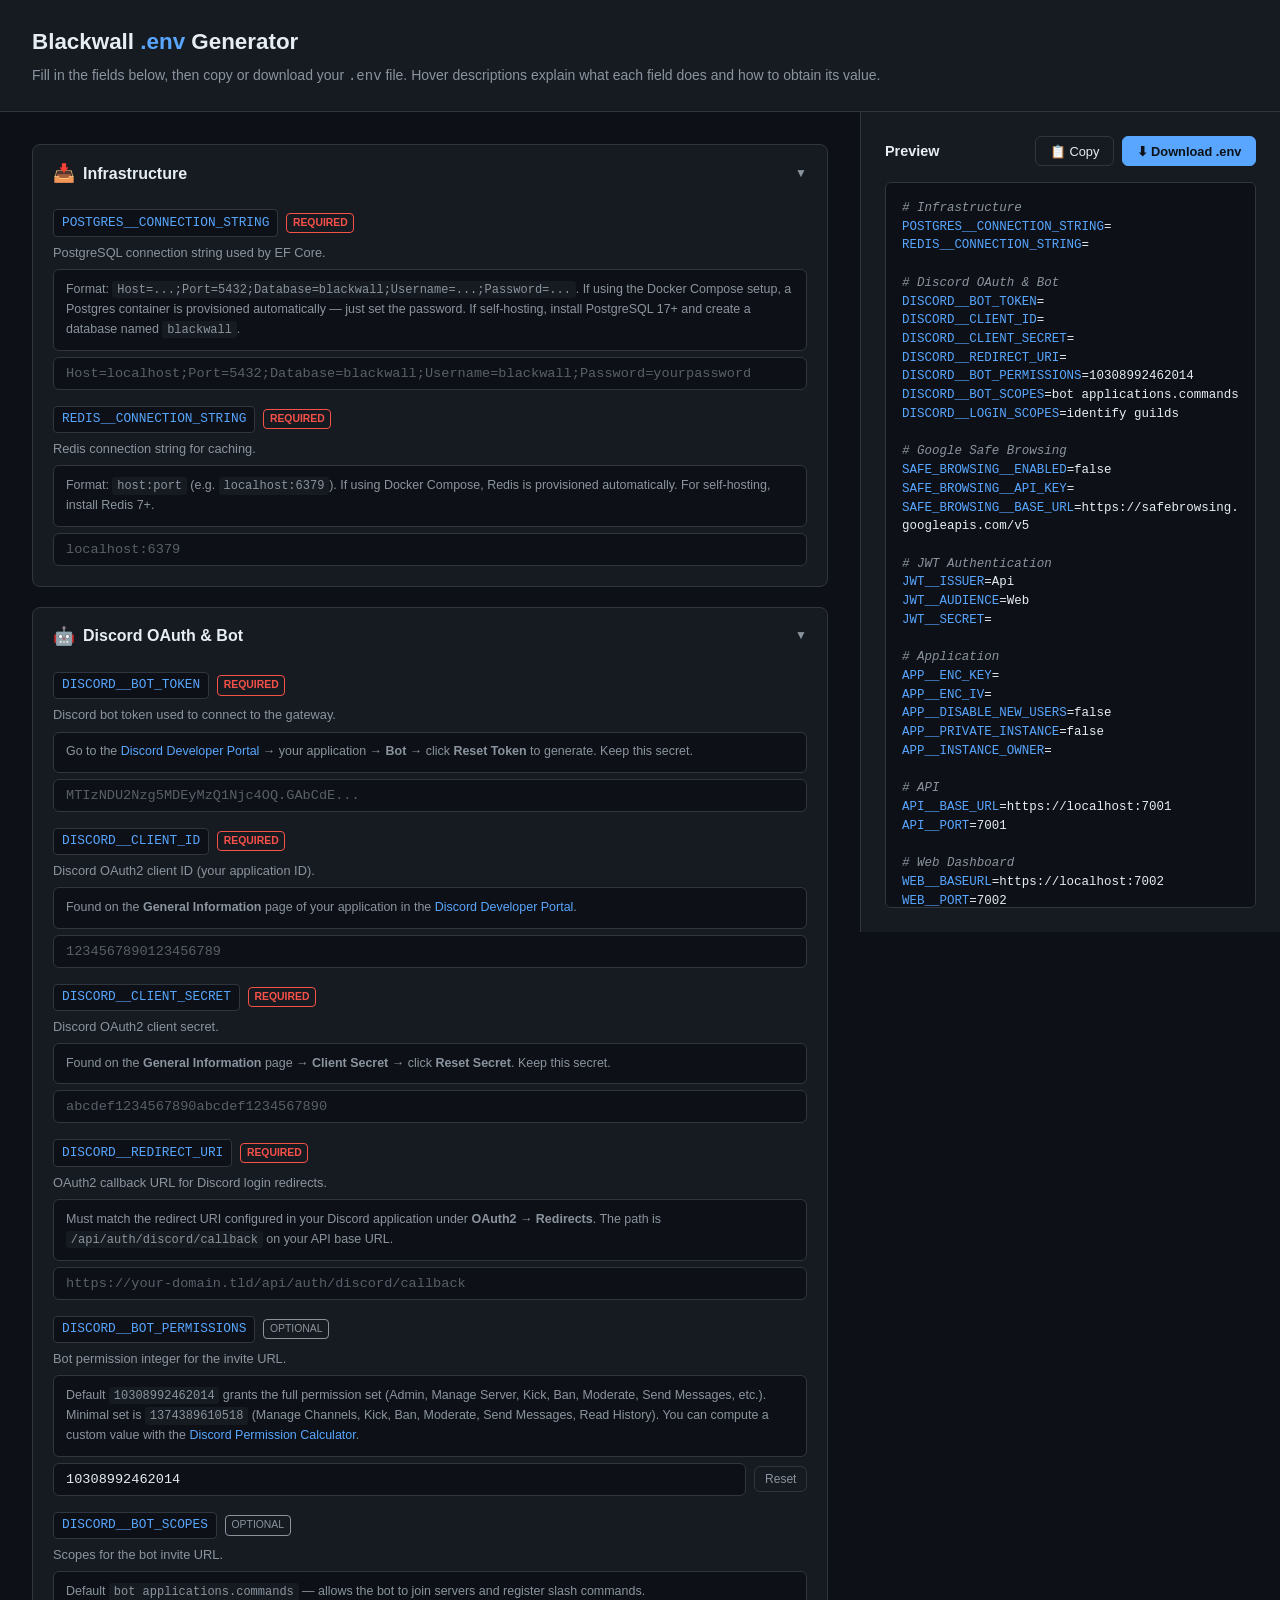
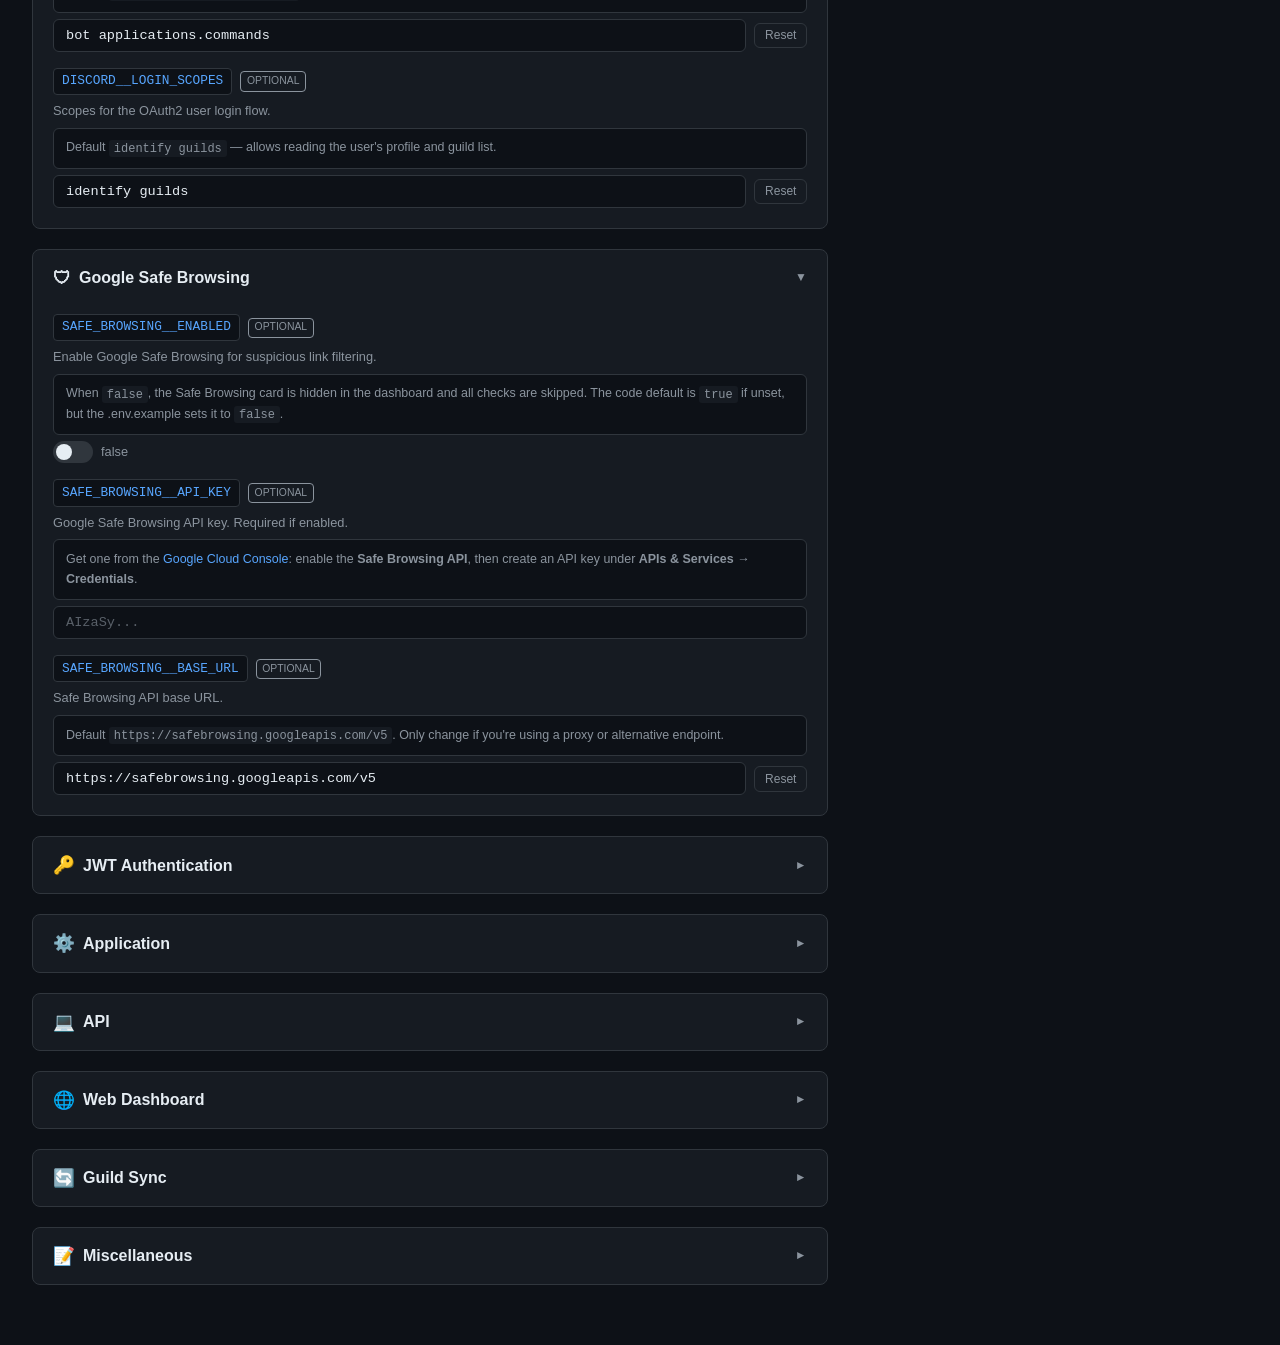
==== docs/env-generator.html @ e7db5ab3 "Full wiki" ====
<!DOCTYPE html>
<html lang="en">
<head>
<meta charset="UTF-8">
<meta name="viewport" content="width=device-width, initial-scale=1.0">
<title>Blackwall &mdash; .env Generator</title>
<style>
  :root {
    --bg: #0d1117;
    --surface: #161b22;
    --surface-hover: #1c2128;
    --border: #30363d;
    --text: #e6edf3;
    --text-muted: #8b949e;
    --accent: #58a6ff;
    --accent-hover: #79c0ff;
    --success: #3fb950;
    --warning: #d29922;
    --danger: #f85149;
    --required: #f85149;
    --radius: 8px;
  }
  * { box-sizing: border-box; margin: 0; padding: 0; }
  body {
    font-family: -apple-system, BlinkMacSystemFont, 'Segoe UI', Helvetica, Arial, sans-serif;
    background: var(--bg);
    color: var(--text);
    line-height: 1.6;
    padding: 0;
  }
  header {
    background: var(--surface);
    border-bottom: 1px solid var(--border);
    padding: 1.5rem 2rem;
    position: sticky;
    top: 0;
    z-index: 100;
  }
  header h1 { font-size: 1.4rem; font-weight: 600; }
  header h1 span { color: var(--accent); }
  header p { color: var(--text-muted); font-size: 0.875rem; margin-top: 0.25rem; }
  .container {
    display: grid;
    grid-template-columns: 1fr 420px;
    gap: 0;
    max-width: 1600px;
    margin: 0 auto;
    min-height: calc(100vh - 80px);
  }
  .form-panel {
    padding: 2rem;
    overflow-y: auto;
  }
  .preview-panel {
    background: var(--surface);
    border-left: 1px solid var(--border);
    padding: 1.5rem;
    position: sticky;
    top: 80px;
    height: calc(100vh - 80px);
    overflow-y: auto;
    display: flex;
    flex-direction: column;
  }
  .section {
    background: var(--surface);
    border: 1px solid var(--border);
    border-radius: var(--radius);
    margin-bottom: 1.25rem;
    overflow: hidden;
  }
  .section-header {
    padding: 0.875rem 1.25rem;
    cursor: pointer;
    display: flex;
    align-items: center;
    justify-content: space-between;
    user-select: none;
    transition: background 0.15s;
  }
  .section-header:hover { background: var(--surface-hover); }
  .section-header h2 {
    font-size: 1rem;
    font-weight: 600;
    display: flex;
    align-items: center;
    gap: 0.5rem;
  }
  .section-header .icon { font-size: 1.1rem; }
  .section-header .chevron {
    color: var(--text-muted);
    transition: transform 0.2s;
    font-size: 0.75rem;
  }
  .section.collapsed .chevron { transform: rotate(-90deg); }
  .section-body {
    padding: 0.5rem 1.25rem 1.25rem;
    display: flex;
    flex-direction: column;
    gap: 1rem;
  }
  .section.collapsed .section-body { display: none; }
  .field {
    display: flex;
    flex-direction: column;
    gap: 0.375rem;
  }
  .field-label {
    display: flex;
    align-items: center;
    gap: 0.5rem;
    flex-wrap: wrap;
  }
  .field-label code {
    font-family: 'SF Mono', 'Fira Code', 'Consolas', monospace;
    font-size: 0.8rem;
    background: var(--bg);
    padding: 0.15rem 0.5rem;
    border-radius: 4px;
    border: 1px solid var(--border);
    color: var(--accent);
  }
  .required-badge {
    font-size: 0.65rem;
    color: var(--required);
    border: 1px solid var(--required);
    padding: 0.05rem 0.35rem;
    border-radius: 4px;
    text-transform: uppercase;
    font-weight: 600;
  }
  .optional-badge {
    font-size: 0.65rem;
    color: var(--text-muted);
    border: 1px solid var(--text-muted);
    padding: 0.05rem 0.35rem;
    border-radius: 4px;
    text-transform: uppercase;
  }
  .field-desc {
    font-size: 0.8rem;
    color: var(--text-muted);
  }
  .field-help {
    font-size: 0.78rem;
    color: var(--text-muted);
    background: var(--bg);
    border: 1px solid var(--border);
    border-radius: 6px;
    padding: 0.6rem 0.75rem;
  }
  .field-help a { color: var(--accent); text-decoration: none; }
  .field-help a:hover { text-decoration: underline; }
  .field-help code {
    font-family: 'SF Mono', 'Fira Code', 'Consolas', monospace;
    font-size: 0.75rem;
    background: var(--surface);
    padding: 0.1rem 0.3rem;
    border-radius: 3px;
  }
  .field-input {
    display: flex;
    gap: 0.5rem;
    align-items: center;
  }
  .field-input input[type="text"],
  .field-input input[type="password"],
  .field-input input[type="number"] {
    flex: 1;
    background: var(--bg);
    border: 1px solid var(--border);
    color: var(--text);
    padding: 0.5rem 0.75rem;
    border-radius: 6px;
    font-size: 0.85rem;
    font-family: 'SF Mono', 'Fira Code', 'Consolas', monospace;
    transition: border-color 0.15s;
  }
  .field-input input:focus {
    outline: none;
    border-color: var(--accent);
  }
  .field-input input::placeholder { color: var(--text-muted); opacity: 0.6; }
  .toggle {
    position: relative;
    width: 40px;
    height: 22px;
    flex-shrink: 0;
  }
  .toggle input { opacity: 0; width: 0; height: 0; }
  .toggle-slider {
    position: absolute;
    cursor: pointer;
    top: 0; left: 0; right: 0; bottom: 0;
    background: var(--border);
    border-radius: 22px;
    transition: 0.2s;
  }
  .toggle-slider:before {
    content: "";
    position: absolute;
    height: 16px;
    width: 16px;
    left: 3px;
    bottom: 3px;
    background: var(--text);
    border-radius: 50%;
    transition: 0.2s;
  }
  .toggle input:checked + .toggle-slider { background: var(--success); }
  .toggle input:checked + .toggle-slider:before { transform: translateX(18px); }
  .btn-reset {
    background: transparent;
    border: 1px solid var(--border);
    color: var(--text-muted);
    padding: 0.3rem 0.6rem;
    border-radius: 6px;
    cursor: pointer;
    font-size: 0.75rem;
    transition: all 0.15s;
  }
  .btn-reset:hover { border-color: var(--text-muted); color: var(--text); }
  .preview-header {
    display: flex;
    align-items: center;
    justify-content: space-between;
    margin-bottom: 1rem;
  }
  .preview-header h3 { font-size: 0.9rem; font-weight: 600; }
  .preview-actions { display: flex; gap: 0.5rem; }
  .btn {
    padding: 0.4rem 0.85rem;
    border-radius: 6px;
    font-size: 0.8rem;
    font-weight: 500;
    cursor: pointer;
    border: 1px solid var(--border);
    background: var(--surface);
    color: var(--text);
    transition: all 0.15s;
    display: inline-flex;
    align-items: center;
    gap: 0.35rem;
  }
  .btn:hover { background: var(--surface-hover); border-color: var(--text-muted); }
  .btn-primary {
    background: var(--accent);
    color: #0d1117;
    border-color: var(--accent);
    font-weight: 600;
  }
  .btn-primary:hover { background: var(--accent-hover); border-color: var(--accent-hover); }
  .preview-content {
    flex: 1;
    background: var(--bg);
    border: 1px solid var(--border);
    border-radius: 6px;
    padding: 1rem;
    font-family: 'SF Mono', 'Fira Code', 'Consolas', monospace;
    font-size: 0.78rem;
    white-space: pre-wrap;
    word-break: break-all;
    overflow-y: auto;
    line-height: 1.5;
    color: var(--text);
  }
  .preview-content .env-key { color: var(--accent); }
  .preview-content .env-comment { color: var(--text-muted); font-style: italic; }
  .preview-content .env-empty { color: var(--danger); }
  .copy-toast {
    position: fixed;
    bottom: 2rem;
    left: 50%;
    transform: translateX(-50%);
    background: var(--success);
    color: #0d1117;
    padding: 0.6rem 1.25rem;
    border-radius: 6px;
    font-size: 0.85rem;
    font-weight: 600;
    opacity: 0;
    transition: opacity 0.3s;
    pointer-events: none;
    z-index: 200;
  }
  .copy-toast.show { opacity: 1; }
  .gen-btn {
    background: transparent;
    border: 1px solid var(--border);
    color: var(--text-muted);
    padding: 0.2rem 0.5rem;
    border-radius: 4px;
    cursor: pointer;
    font-size: 0.7rem;
    transition: all 0.15s;
  }
  .gen-btn:hover { border-color: var(--accent); color: var(--accent); }
  @media (max-width: 900px) {
    .container { grid-template-columns: 1fr; }
    .preview-panel { position: relative; top: 0; height: auto; border-left: none; border-top: 1px solid var(--border); }
  }
</style>
</head>
<body>

<header>
  <h1>Blackwall <span>.env</span> Generator</h1>
  <p>Fill in the fields below, then copy or download your <code>.env</code> file. Hover descriptions explain what each field does and how to obtain its value.</p>
</header>

<div class="container">
  <div class="form-panel" id="formPanel"></div>
  <div class="preview-panel">
    <div class="preview-header">
      <h3>Preview</h3>
      <div class="preview-actions">
        <button class="btn" onclick="copyEnv()">&#128203; Copy</button>
        <button class="btn btn-primary" onclick="downloadEnv()">&#11015; Download .env</button>
      </div>
    </div>
    <div class="preview-content" id="preview"></div>
  </div>
</div>

<div class="copy-toast" id="toast">Copied to clipboard!</div>

<script>
const sections = [
  {
    title: "Infrastructure",
    icon: "&#128229;",
    fields: [
      {
        key: "POSTGRES__CONNECTION_STRING",
        label: "POSTGRES__CONNECTION_STRING",
        required: true,
        type: "text",
        placeholder: "Host=localhost;Port=5432;Database=blackwall;Username=blackwall;Password=yourpassword",
        desc: "PostgreSQL connection string used by EF Core.",
        help: "Format: <code>Host=...;Port=5432;Database=blackwall;Username=...;Password=...</code>. If using the Docker Compose setup, a Postgres container is provisioned automatically &mdash; just set the password. If self-hosting, install PostgreSQL 17+ and create a database named <code>blackwall</code>."
      },
      {
        key: "REDIS__CONNECTION_STRING",
        label: "REDIS__CONNECTION_STRING",
        required: true,
        type: "text",
        placeholder: "localhost:6379",
        desc: "Redis connection string for caching.",
        help: "Format: <code>host:port</code> (e.g. <code>localhost:6379</code>). If using Docker Compose, Redis is provisioned automatically. For self-hosting, install Redis 7+."
      }
    ]
  },
  {
    title: "Discord OAuth & Bot",
    icon: "&#129302;",
    fields: [
      {
        key: "DISCORD__BOT_TOKEN",
        label: "DISCORD__BOT_TOKEN",
        required: true,
        type: "password",
        placeholder: "MTIzNDU2Nzg5MDEyMzQ1Njc4OQ.GAbCdE...",
        desc: "Discord bot token used to connect to the gateway.",
        help: "Go to the <a href='https://discord.com/developers/applications' target='_blank'>Discord Developer Portal</a> &rarr; your application &rarr; <strong>Bot</strong> &rarr; click <strong>Reset Token</strong> to generate. Keep this secret."
      },
      {
        key: "DISCORD__CLIENT_ID",
        label: "DISCORD__CLIENT_ID",
        required: true,
        type: "text",
        placeholder: "1234567890123456789",
        desc: "Discord OAuth2 client ID (your application ID).",
        help: "Found on the <strong>General Information</strong> page of your application in the <a href='https://discord.com/developers/applications' target='_blank'>Discord Developer Portal</a>."
      },
      {
        key: "DISCORD__CLIENT_SECRET",
        label: "DISCORD__CLIENT_SECRET",
        required: true,
        type: "password",
        placeholder: "abcdef1234567890abcdef1234567890",
        desc: "Discord OAuth2 client secret.",
        help: "Found on the <strong>General Information</strong> page &rarr; <strong>Client Secret</strong> &rarr; click <strong>Reset Secret</strong>. Keep this secret."
      },
      {
        key: "DISCORD__REDIRECT_URI",
        label: "DISCORD__REDIRECT_URI",
        required: true,
        type: "text",
        placeholder: "https://your-domain.tld/api/auth/discord/callback",
        desc: "OAuth2 callback URL for Discord login redirects.",
        help: "Must match the redirect URI configured in your Discord application under <strong>OAuth2 &rarr; Redirects</strong>. The path is <code>/api/auth/discord/callback</code> on your API base URL."
      },
      {
        key: "DISCORD__BOT_PERMISSIONS",
        label: "DISCORD__BOT_PERMISSIONS",
        required: false,
        type: "text",
        default: "10308992462014",
        desc: "Bot permission integer for the invite URL.",
        help: "Default <code>10308992462014</code> grants the full permission set (Admin, Manage Server, Kick, Ban, Moderate, Send Messages, etc.). Minimal set is <code>1374389610518</code> (Manage Channels, Kick, Ban, Moderate, Send Messages, Read History). You can compute a custom value with the <a href='https://discordapi.com/permissions.html' target='_blank'>Discord Permission Calculator</a>."
      },
      {
        key: "DISCORD__BOT_SCOPES",
        label: "DISCORD__BOT_SCOPES",
        required: false,
        type: "text",
        default: "bot applications.commands",
        desc: "Scopes for the bot invite URL.",
        help: "Default <code>bot applications.commands</code> &mdash; allows the bot to join servers and register slash commands."
      },
      {
        key: "DISCORD__LOGIN_SCOPES",
        label: "DISCORD__LOGIN_SCOPES",
        required: false,
        type: "text",
        default: "identify guilds",
        desc: "Scopes for the OAuth2 user login flow.",
        help: "Default <code>identify guilds</code> &mdash; allows reading the user's profile and guild list."
      }
    ]
  },
  {
    title: "Google Safe Browsing",
    icon: "&#128737;",
    fields: [
      {
        key: "SAFE_BROWSING__ENABLED",
        label: "SAFE_BROWSING__ENABLED",
        required: false,
        type: "bool",
        default: false,
        desc: "Enable Google Safe Browsing for suspicious link filtering.",
        help: "When <code>false</code>, the Safe Browsing card is hidden in the dashboard and all checks are skipped. The code default is <code>true</code> if unset, but the .env.example sets it to <code>false</code>."
      },
      {
        key: "SAFE_BROWSING__API_KEY",
        label: "SAFE_BROWSING__API_KEY",
        required: false,
        type: "password",
        placeholder: "AIzaSy...",
        desc: "Google Safe Browsing API key. Required if enabled.",
        help: "Get one from the <a href='https://console.cloud.google.com/' target='_blank'>Google Cloud Console</a>: enable the <strong>Safe Browsing API</strong>, then create an API key under <strong>APIs &amp; Services &rarr; Credentials</strong>."
      },
      {
        key: "SAFE_BROWSING__BASE_URL",
        label: "SAFE_BROWSING__BASE_URL",
        required: false,
        type: "text",
        default: "https://safebrowsing.googleapis.com/v5",
        desc: "Safe Browsing API base URL.",
        help: "Default <code>https://safebrowsing.googleapis.com/v5</code>. Only change if you're using a proxy or alternative endpoint."
      }
    ]
  },
  {
    title: "JWT Authentication",
    icon: "&#128273;",
    fields: [
      {
        key: "JWT__ISSUER",
        label: "JWT__ISSUER",
        required: false,
        type: "text",
        default: "Api",
        desc: "Token issuer claim.",
        help: "Default <code>Api</code>."
      },
      {
        key: "JWT__AUDIENCE",
        label: "JWT__AUDIENCE",
        required: false,
        type: "text",
        default: "Web",
        desc: "Token audience claim.",
        help: "Default <code>Web</code>."
      },
      {
        key: "JWT__SECRET",
        label: "JWT__SECRET",
        required: true,
        type: "password",
        placeholder: "your-super-secret-key-min-32-chars",
        desc: "Symmetric key for signing JWTs (minimum 32 characters).",
        help: "Generate a strong random string. <button class='gen-btn' onclick='genSecret(this)'>Generate</button> Must be the same in both API and Web .env files."
      }
    ]
  },
  {
    title: "Application",
    icon: "&#9881;&#65039;",
    fields: [
      {
        key: "APP__ENC_KEY",
        label: "APP__ENC_KEY",
        required: true,
        type: "text",
        placeholder: "base64-encoded 32-byte key",
        desc: "AES-256 encryption key for stored Discord tokens (32 bytes, base64-encoded).",
        help: "Used to encrypt OAuth tokens at rest. Generate a 32-byte key encoded in base64. <button class='gen-btn' onclick='genAesKey(this, 32)'>Generate</button>"
      },
      {
        key: "APP__ENC_IV",
        label: "APP__ENC_IV",
        required: true,
        type: "text",
        placeholder: "base64-encoded 16-byte IV",
        desc: "AES initialization vector for token encryption (16 bytes, base64-encoded).",
        help: "Generate a 16-byte IV encoded in base64. <button class='gen-btn' onclick='genAesKey(this, 16)'>Generate</button>"
      },
      {
        key: "APP__DISABLE_NEW_USERS",
        label: "APP__DISABLE_NEW_USERS",
        required: false,
        type: "bool",
        default: false,
        desc: "When true, only the instance owner can register new accounts.",
        help: "Existing users can still log in. If <code>APP__INSTANCE_OWNER</code> is not set, no new users can register at all."
      },
      {
        key: "APP__PRIVATE_INSTANCE",
        label: "APP__PRIVATE_INSTANCE",
        required: false,
        type: "bool",
        default: false,
        desc: "When true (and DISABLE_NEW_USERS is false), only allowed users and the owner can register.",
        help: "Allowed users are configured via the <code>AllowedUsers</code> array in <code>appsettings.json</code>."
      },
      {
        key: "APP__INSTANCE_OWNER",
        label: "APP__INSTANCE_OWNER",
        required: false,
        type: "text",
        placeholder: "123456789012345678",
        desc: "Discord user ID of the instance owner.",
        help: "The owner is always allowed to register. To find your Discord user ID, enable Developer Mode in Discord settings, right-click your profile, and select <strong>Copy User ID</strong>."
      }
    ]
  },
  {
    title: "API",
    icon: "&#128187;",
    fields: [
      {
        key: "API__BASE_URL",
        label: "API__BASE_URL",
        required: false,
        type: "text",
        default: "https://localhost:7001",
        desc: "Base URL of the API. Used by the Web project to call the API.",
        help: "Default <code>https://localhost:7001</code>. Not recommended to change. If updating the port also update the URL."
      },
      {
        key: "API__PORT",
        label: "API__PORT",
        required: false,
        type: "number",
        default: "7001",
        desc: "Port the API listens on.",
        help: "Default <code>7001</code>."
      }
    ]
  },
  {
    title: "Web Dashboard",
    icon: "&#127760;",
    fields: [
      {
        key: "WEB__BASEURL",
        label: "WEB__BASEURL",
        required: false,
        type: "text",
        default: "https://localhost:7002",
        desc: "Public-facing URL of the Web dashboard.",
        help: "Used for redirects after OAuth login. For production, set to your public Web URL (e.g. <code>https://blackwall.example.com</code>)."
      },
      {
        key: "WEB__PORT",
        label: "WEB__PORT",
        required: false,
        type: "number",
        default: "7002",
        desc: "Port the Web dashboard listens on.",
        help: "Default <code>7002</code>."
      }
    ]
  },
  {
    title: "Guild Sync",
    icon: "&#128260;",
    fields: [
      {
        key: "GUILD_SYNC__ENABLED",
        label: "GUILD_SYNC__ENABLED",
        required: false,
        type: "bool",
        default: true,
        desc: "Enable the guild permission sync background service.",
        help: "When enabled, the bot periodically synchronises guild manager permissions from Discord."
      },
      {
        key: "GUILD_SYNC__INTERVAL_MINUTES",
        label: "GUILD_SYNC__INTERVAL_MINUTES",
        required: false,
        type: "number",
        default: "15",
        desc: "Sync interval in minutes.",
        help: "Default <code>15</code>. Lower values mean more frequent Discord API calls."
      }
    ]
  },
  {
    title: "Miscellaneous",
    icon: "&#128221;",
    fields: [
      {
        key: "ENABLE_DOCS",
        label: "ENABLE_DOCS",
        required: false,
        type: "bool",
        default: false,
        desc: "Enable OpenAPI spec and Scalar UI on the API.",
        help: "When <code>true</code>, the API exposes <code>/openapi/v1.json</code> and <code>/scalar/v1</code> for interactive API documentation."
      }
    ]
  }
];

const values = {};

function initValues() {
  sections.forEach(s => s.fields.forEach(f => {
    values[f.key] = f.default !== undefined ? f.default : "";
  }));
}

function renderForm() {
  const panel = document.getElementById("formPanel");
  panel.innerHTML = "";
  sections.forEach((s, si) => {
    const sec = document.createElement("div");
    sec.className = "section" + (si > 2 ? " collapsed" : "");
    sec.innerHTML = `
      <div class="section-header" onclick="this.parentElement.classList.toggle('collapsed')">
        <h2><span class="icon">${s.icon}</span> ${s.title}</h2>
        <span class="chevron">&#9660;</span>
      </div>
      <div class="section-body"></div>
    `;
    const body = sec.querySelector(".section-body");
    s.fields.forEach(f => {
      const field = document.createElement("div");
      field.className = "field";
      const badge = f.required
        ? '<span class="required-badge">Required</span>'
        : '<span class="optional-badge">Optional</span>';
      let inputHtml;
      if (f.type === "bool") {
        inputHtml = `
          <div class="field-input">
            <label class="toggle">
              <input type="checkbox" data-key="${f.key}" ${values[f.key] ? "checked" : ""} onchange="onBoolChange(this)">
              <span class="toggle-slider"></span>
            </label>
            <span style="font-size:0.8rem;color:var(--text-muted)">${values[f.key] ? "true" : "false"}</span>
          </div>
        `;
      } else {
        inputHtml = `
          <div class="field-input">
            <input type="${f.type}" data-key="${f.key}" value="${escapeHtml(values[f.key])}" placeholder="${escapeHtml(f.placeholder || '')}" oninput="onInputChange(this)">
            ${f.default !== undefined ? `<button class="btn-reset" onclick="resetField('${f.key}', this)">Reset</button>` : ''}
          </div>
        `;
      }
      field.innerHTML = `
        <div class="field-label">
          <code>${f.label}</code>
          ${badge}
        </div>
        <div class="field-desc">${f.desc}</div>
        <div class="field-help">${f.help}</div>
        ${inputHtml}
      `;
      body.appendChild(field);
    });
    panel.appendChild(sec);
  });
}

function escapeHtml(s) {
  return String(s).replace(/&/g,'&amp;').replace(/</g,'&lt;').replace(/>/g,'&gt;').replace(/"/g,'&quot;');
}

function onInputChange(el) {
  values[el.dataset.key] = el.value;
  updatePreview();
}

function onBoolChange(el) {
  values[el.dataset.key] = el.checked;
  const span = el.parentElement.nextElementSibling;
  if (span) span.textContent = el.checked ? "true" : "false";
  updatePreview();
}

function resetField(key, btn) {
  const field = sections.flatMap(s => s.fields).find(f => f.key === key);
  if (field && field.default !== undefined) {
    values[key] = field.default;
    const input = btn.parentElement.querySelector("input");
    if (input) input.value = field.default;
    updatePreview();
  }
}

function genSecret(btn) {
  const arr = new Uint8Array(48);
  crypto.getRandomValues(arr);
  const secret = btoa(String.fromCharCode(...arr)).replace(/=/g, "");
  const input = btn.parentElement.parentElement.querySelector("input");
  input.value = secret;
  values["JWT__SECRET"] = secret;
  updatePreview();
}

function genAesKey(btn, bytes) {
  const arr = new Uint8Array(bytes);
  crypto.getRandomValues(arr);
  const b64 = btoa(String.fromCharCode(...arr));
  const input = btn.parentElement.parentElement.parentElement.querySelector("input");
  input.value = b64;
  values[input.dataset.key] = b64;
  updatePreview();
}

function updatePreview() {
  const preview = document.getElementById("preview");
  let html = "";
  sections.forEach((s, si) => {
    html += `<span class="env-comment"># ${s.title}</span>\n`;
    s.fields.forEach(f => {
      const val = values[f.key];
      const isBool = f.type === "bool";
      const displayVal = isBool ? (val ? "true" : "false") : (val || "");
      if (displayVal === "") {
        html += `<span class="env-key">${f.key}</span>=<span class="env-empty"></span>\n`;
      } else {
        html += `<span class="env-key">${f.key}</span>=${escapeHtml(displayVal)}\n`;
      }
    });
    if (si < sections.length - 1) html += "\n";
  });
  preview.innerHTML = html;
}

function getEnvText() {
  let text = "";
  sections.forEach((s, si) => {
    text += `# ${s.title}\n`;
    s.fields.forEach(f => {
      const val = values[f.key];
      const isBool = f.type === "bool";
      const displayVal = isBool ? (val ? "true" : "false") : (val || "");
      text += `${f.key}=${displayVal}\n`;
    });
    if (si < sections.length - 1) text += "\n";
  });
  return text;
}

function copyEnv() {
  navigator.clipboard.writeText(getEnvText()).then(() => {
    showToast("Copied to clipboard!");
  });
}

function downloadEnv() {
  const blob = new Blob([getEnvText()], { type: "text/plain" });
  const url = URL.createObjectURL(blob);
  const a = document.createElement("a");
  a.href = url;
  a.download = ".env";
  a.click();
  URL.revokeObjectURL(url);
  showToast(".env downloaded!");
}

function showToast(msg) {
  const toast = document.getElementById("toast");
  toast.textContent = msg;
  toast.classList.add("show");
  setTimeout(() => toast.classList.remove("show"), 2000);
}

initValues();
renderForm();
updatePreview();
</script>

</body>
</html>
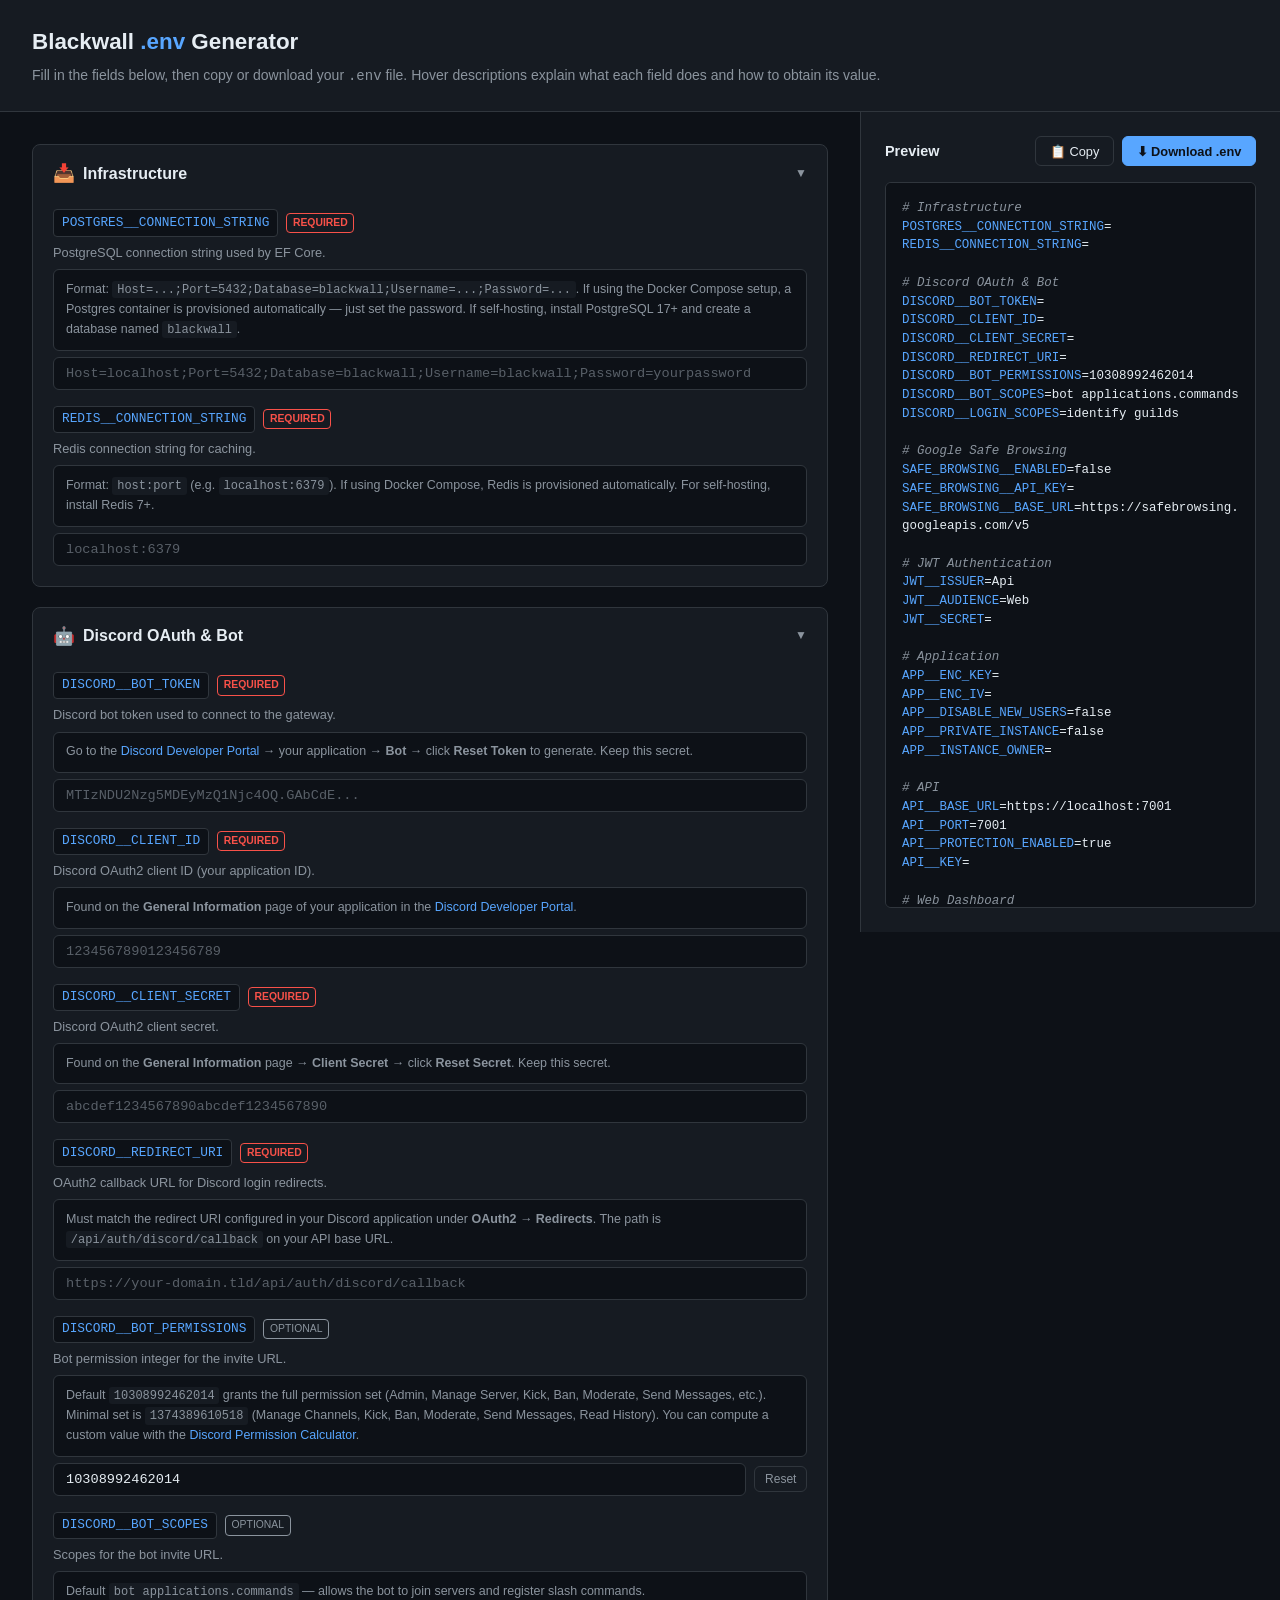
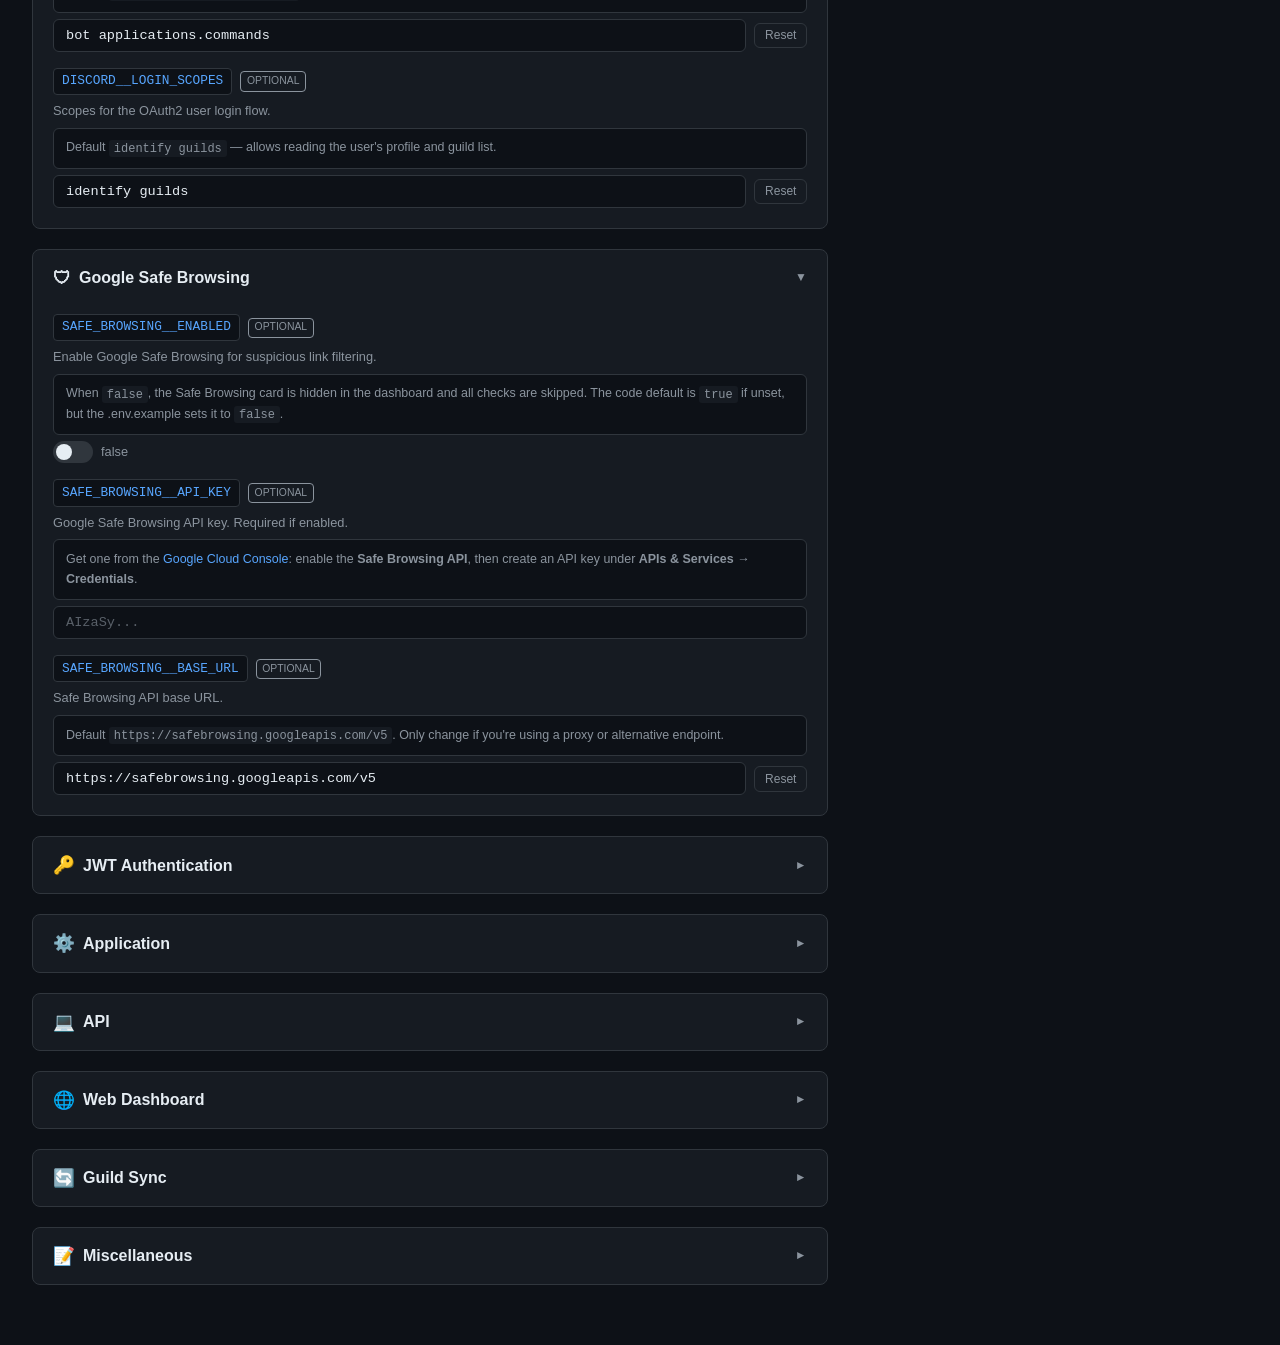
==== commit e542e06f: "Updated README, ENV Generator and Docs" ====
--- a/docs/env-generator.html
+++ b/docs/env-generator.html
@@ -557,6 +557,24 @@
         default: "7001",
         desc: "Port the API listens on.",
         help: "Default <code>7001</code>."
+      },
+      {
+        key: "API__PROTECTION_ENABLED",
+        label: "API__PROTECTION_ENABLED",
+        required: false,
+        type: "bool",
+        default: true,
+        desc: "When true, all API endpoints require an X-API-Key header.",
+        help: "Exempt endpoints: <code>/api/auth/discord/callback</code>, <code>/api/system/health</code>, and <code>/health</code>. The Web project automatically sends the key when enabled."
+      },
+      {
+        key: "API__KEY",
+        label: "API__KEY",
+        required: false,
+        type: "password",
+        placeholder: "bw_k_<64 alphanumeric characters>",
+        desc: "API key sent via the X-API-Key header. Required when protection is enabled.",
+        help: "Must match between API and Web. Format: <code>bw_k_</code> followed by 64 alphanumeric characters (<code>a-zA-Z0-9</code>). <button class='gen-btn' onclick='genApiKey(this)'>Generate</button>"
       }
     ]
   },
@@ -723,6 +741,20 @@
   updatePreview();
 }
 
+function genApiKey(btn) {
+  const chars = 'ABCDEFGHIJKLMNOPQRSTUVWXYZabcdefghijklmnopqrstuvwxyz0123456789';
+  const arr = new Uint32Array(64);
+  crypto.getRandomValues(arr);
+  let key = 'bw_k_';
+  for (let i = 0; i < 64; i++) {
+    key += chars[arr[i] % chars.length];
+  }
+  const input = btn.parentElement.parentElement.querySelector("input");
+  input.value = key;
+  values["API__KEY"] = key;
+  updatePreview();
+}
+
 function genAesKey(btn, bytes) {
   const arr = new Uint8Array(bytes);
   crypto.getRandomValues(arr);
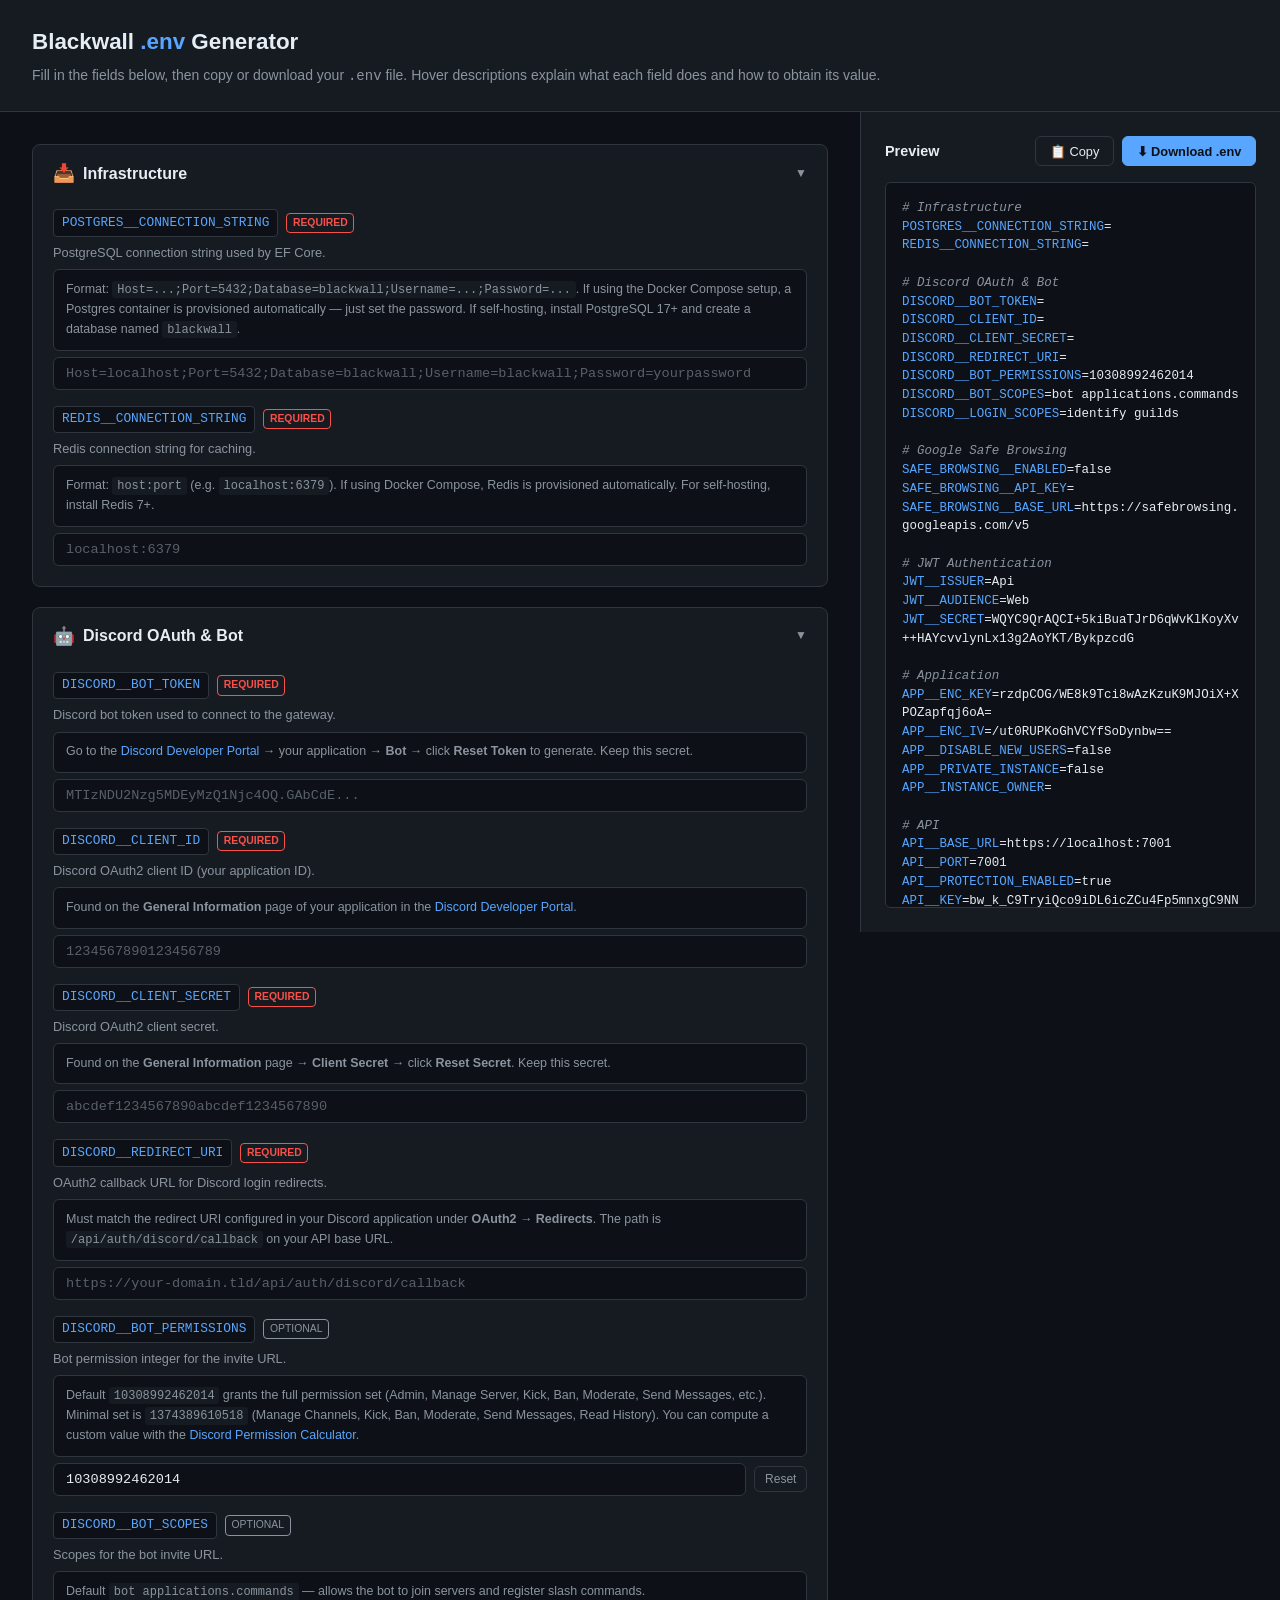
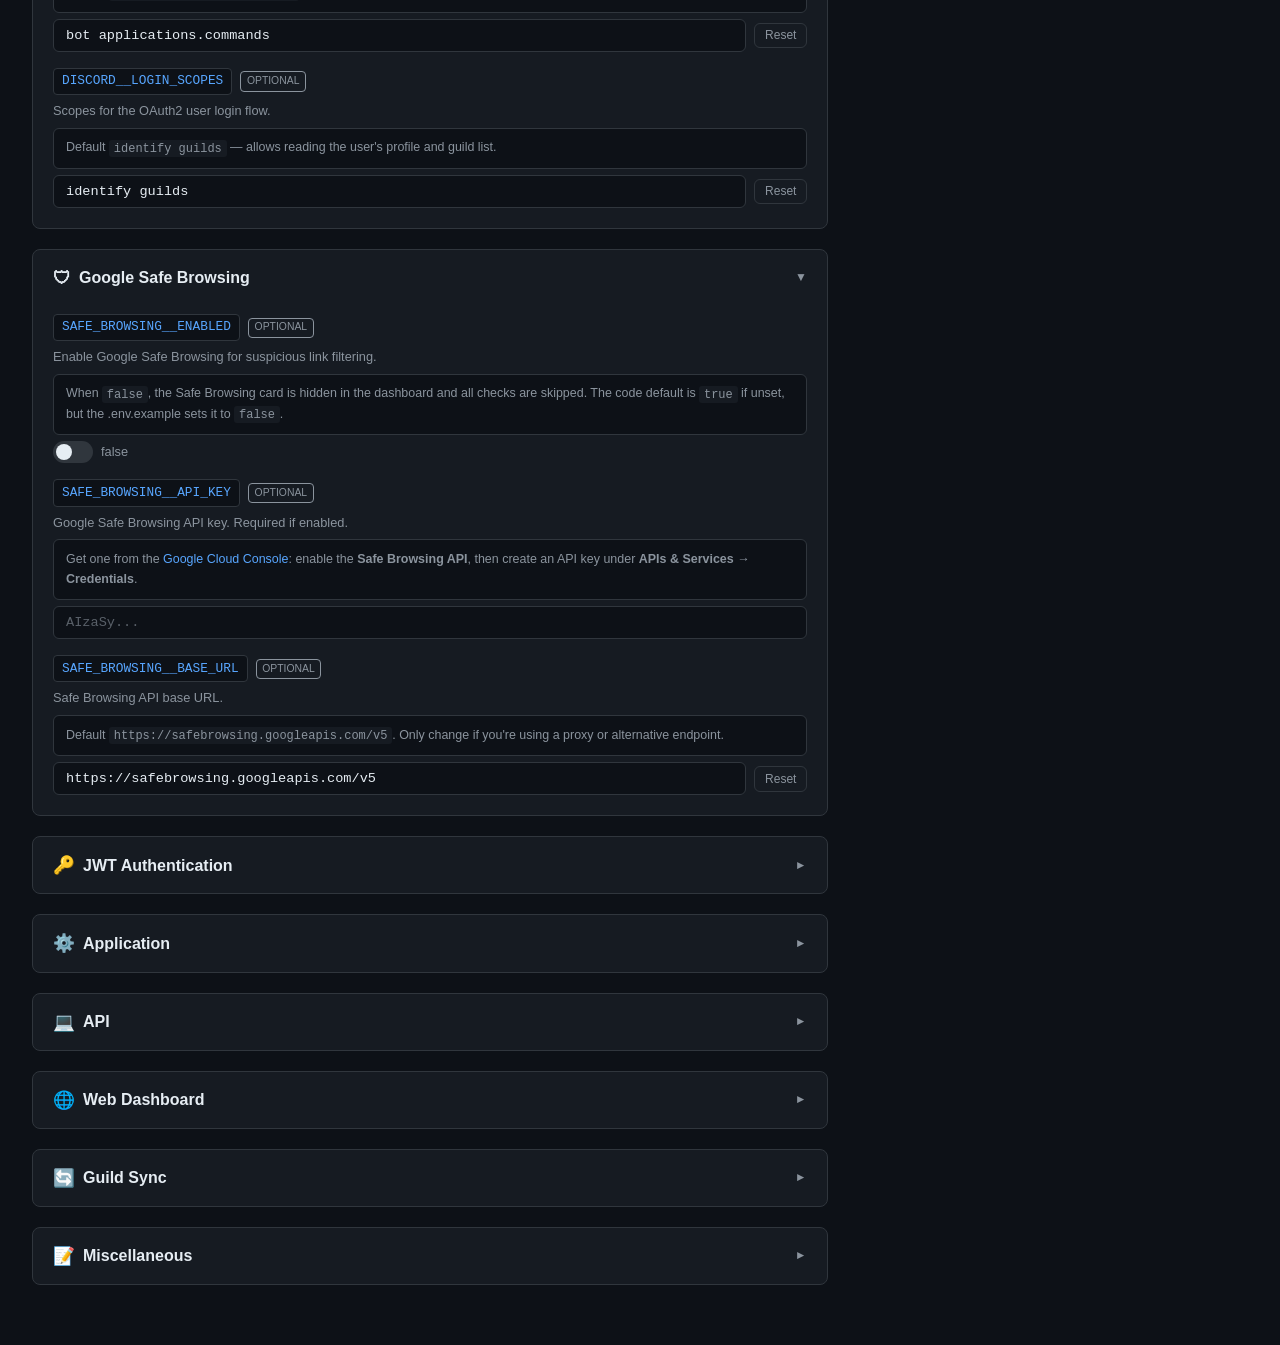
==== commit e51d1fa9: "Automatically generates the keys on page load" ====
--- a/docs/env-generator.html
+++ b/docs/env-generator.html
@@ -649,6 +649,33 @@
   sections.forEach(s => s.fields.forEach(f => {
     values[f.key] = f.default !== undefined ? f.default : "";
   }));
+  values["JWT__SECRET"] = genSecretValue();
+  values["APP__ENC_KEY"] = genAesKeyValue(32);
+  values["APP__ENC_IV"] = genAesKeyValue(16);
+  values["API__KEY"] = genApiKeyValue();
+}
+
+function genSecretValue() {
+  const arr = new Uint8Array(48);
+  crypto.getRandomValues(arr);
+  return btoa(String.fromCharCode(...arr)).replace(/=/g, "");
+}
+
+function genAesKeyValue(bytes) {
+  const arr = new Uint8Array(bytes);
+  crypto.getRandomValues(arr);
+  return btoa(String.fromCharCode(...arr));
+}
+
+function genApiKeyValue() {
+  const chars = 'ABCDEFGHIJKLMNOPQRSTUVWXYZabcdefghijklmnopqrstuvwxyz0123456789';
+  const arr = new Uint32Array(64);
+  crypto.getRandomValues(arr);
+  let key = 'bw_k_';
+  for (let i = 0; i < 64; i++) {
+    key += chars[arr[i] % chars.length];
+  }
+  return key;
 }
 
 function renderForm() {
@@ -732,9 +759,7 @@
 }
 
 function genSecret(btn) {
-  const arr = new Uint8Array(48);
-  crypto.getRandomValues(arr);
-  const secret = btoa(String.fromCharCode(...arr)).replace(/=/g, "");
+  const secret = genSecretValue();
   const input = btn.parentElement.parentElement.querySelector("input");
   input.value = secret;
   values["JWT__SECRET"] = secret;
@@ -742,13 +767,7 @@
 }
 
 function genApiKey(btn) {
-  const chars = 'ABCDEFGHIJKLMNOPQRSTUVWXYZabcdefghijklmnopqrstuvwxyz0123456789';
-  const arr = new Uint32Array(64);
-  crypto.getRandomValues(arr);
-  let key = 'bw_k_';
-  for (let i = 0; i < 64; i++) {
-    key += chars[arr[i] % chars.length];
-  }
+  const key = genApiKeyValue();
   const input = btn.parentElement.parentElement.querySelector("input");
   input.value = key;
   values["API__KEY"] = key;
@@ -756,9 +775,7 @@
 }
 
 function genAesKey(btn, bytes) {
-  const arr = new Uint8Array(bytes);
-  crypto.getRandomValues(arr);
-  const b64 = btoa(String.fromCharCode(...arr));
+  const b64 = genAesKeyValue(bytes);
   const input = btn.parentElement.parentElement.parentElement.querySelector("input");
   input.value = b64;
   values[input.dataset.key] = b64;
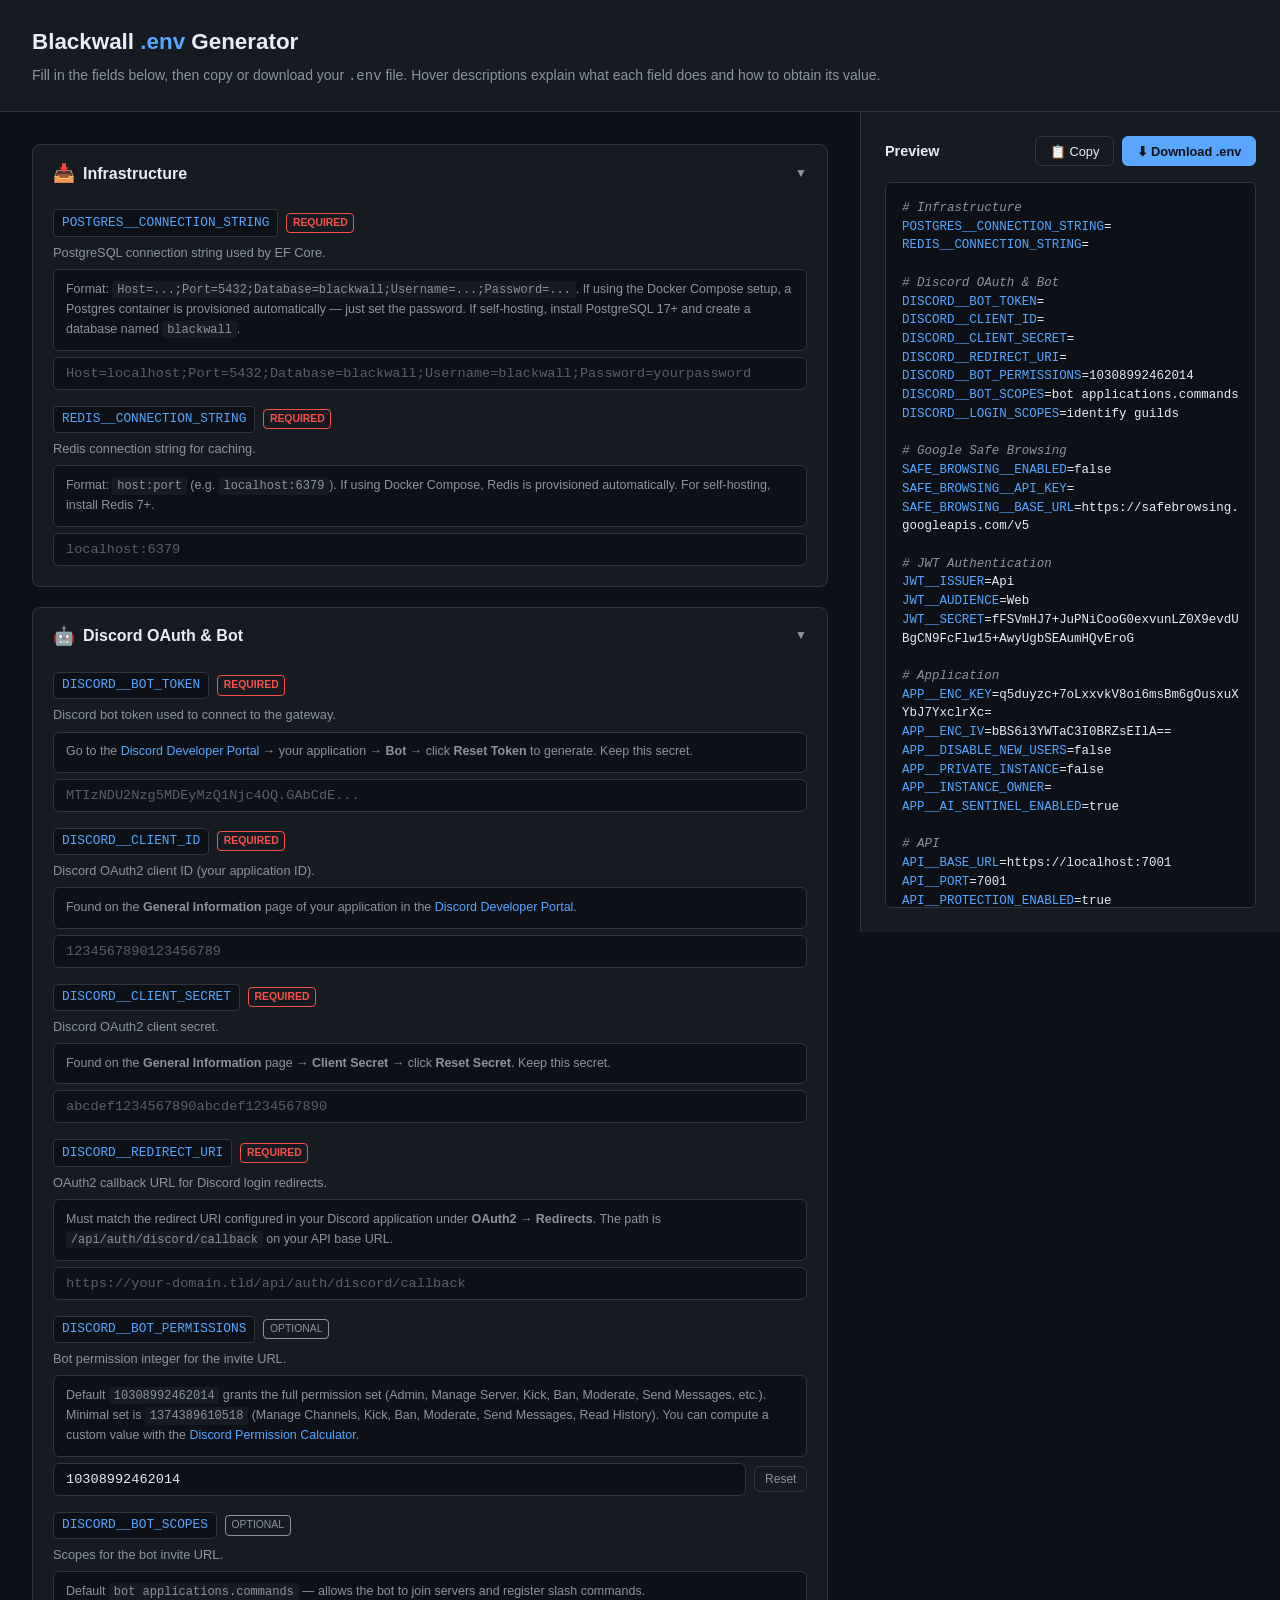
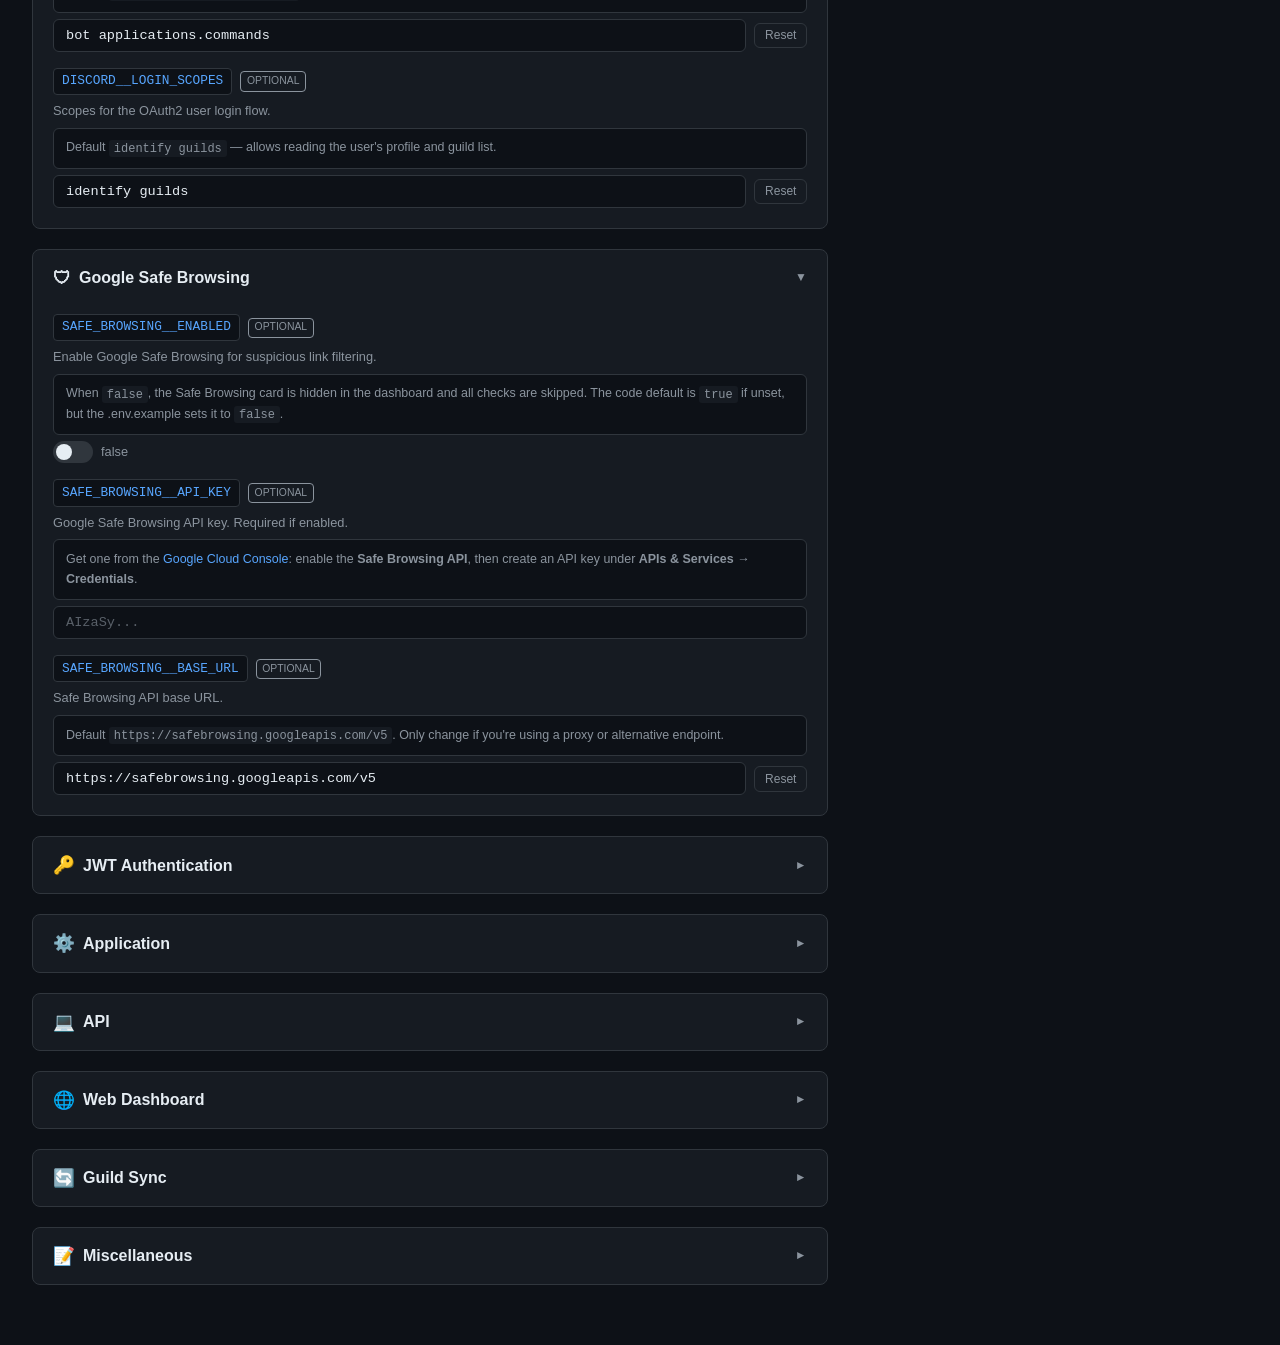
==== commit 6d86174f: "Updates docs" ====
--- a/docs/env-generator.html
+++ b/docs/env-generator.html
@@ -533,6 +533,15 @@
         placeholder: "123456789012345678",
         desc: "Discord user ID of the instance owner.",
         help: "The owner is always allowed to register. To find your Discord user ID, enable Developer Mode in Discord settings, right-click your profile, and select <strong>Copy User ID</strong>."
+      },
+      {
+        key: "APP__AI_SENTINEL_ENABLED",
+        label: "APP__AI_SENTINEL_ENABLED",
+        required: false,
+        type: "bool",
+        default: true,
+        desc: "Globally enable or disable the AI Sentinel module.",
+        help: "When <code>false</code>, the AI Sentinel tab is hidden in the dashboard and all AI endpoints return a disabled response. Default is <code>true</code>."
       }
     ]
   },
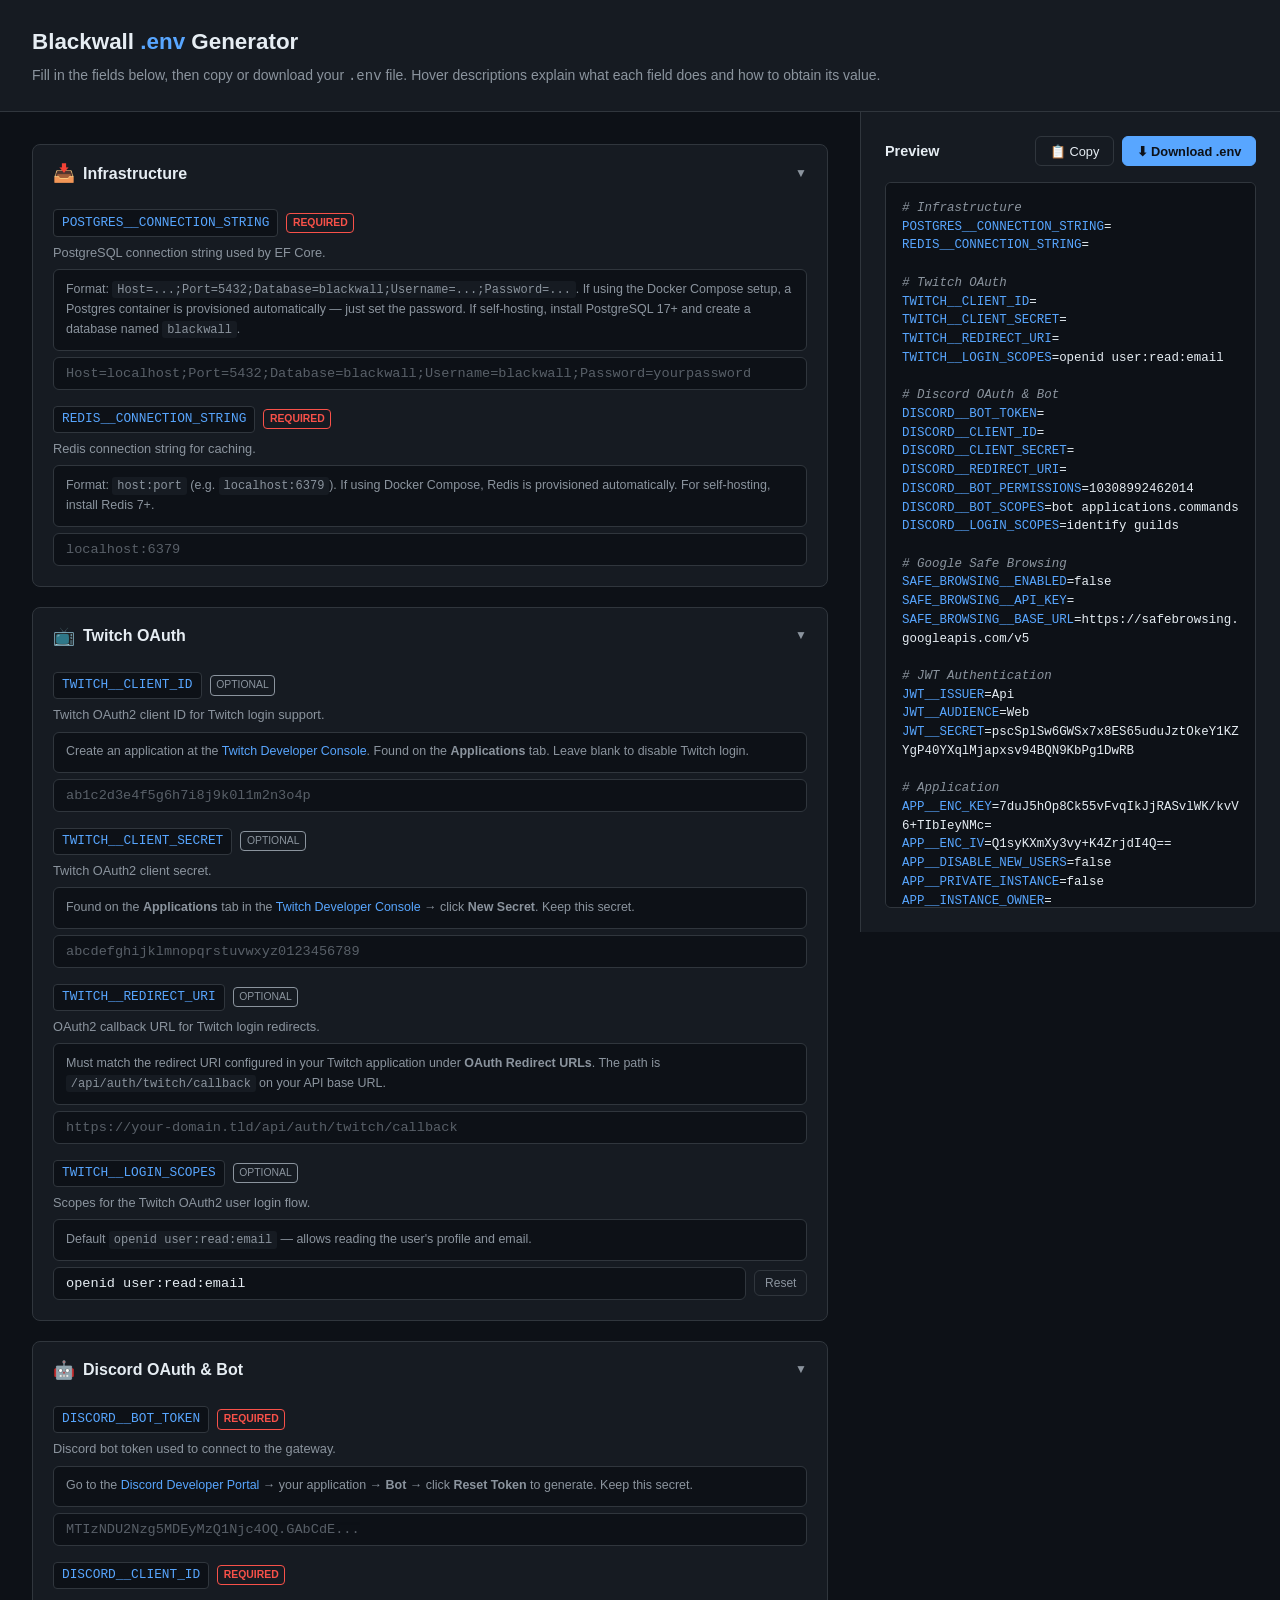
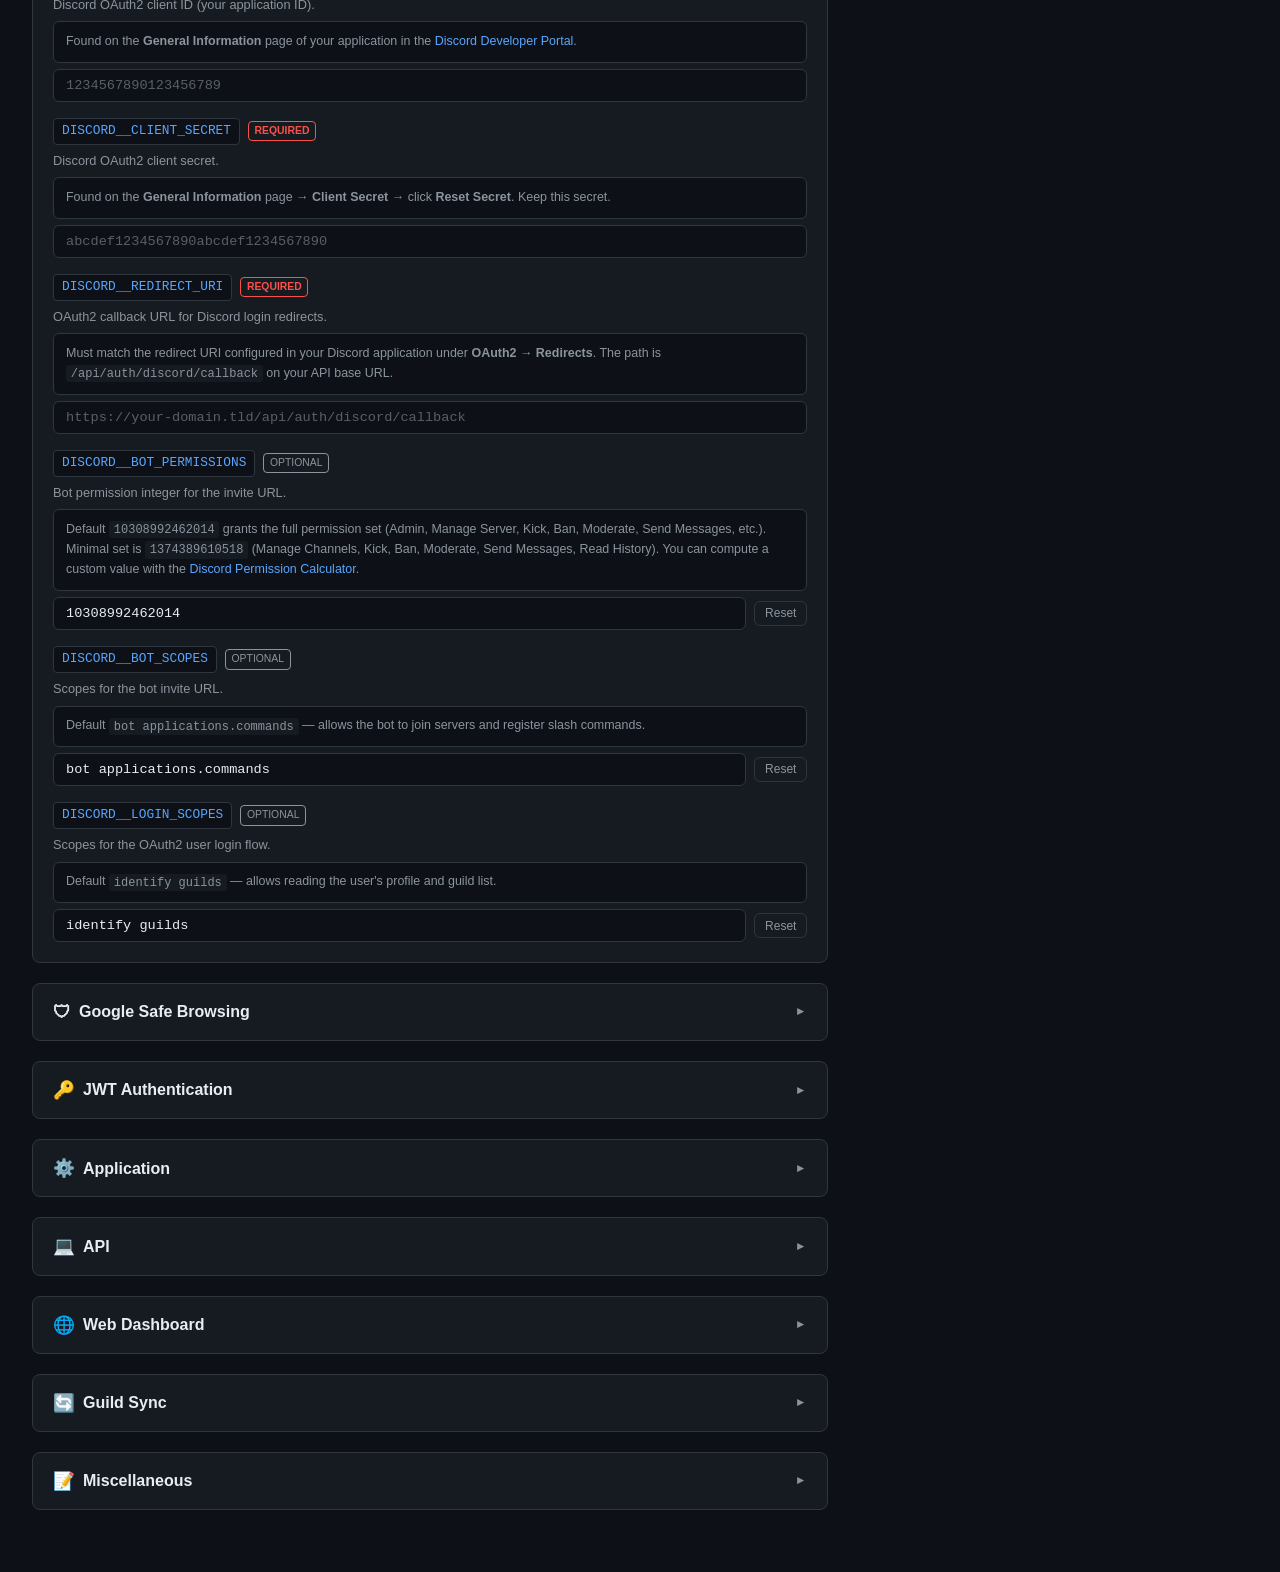
==== commit fe78e340: "Updates docs related to #47" ====
--- a/docs/env-generator.html
+++ b/docs/env-generator.html
@@ -351,6 +351,48 @@
     ]
   },
   {
+    title: "Twitch OAuth",
+    icon: "&#128250;",
+    fields: [
+      {
+        key: "TWITCH__CLIENT_ID",
+        label: "TWITCH__CLIENT_ID",
+        required: false,
+        type: "text",
+        placeholder: "ab1c2d3e4f5g6h7i8j9k0l1m2n3o4p",
+        desc: "Twitch OAuth2 client ID for Twitch login support.",
+        help: "Create an application at the <a href='https://dev.twitch.tv/console' target='_blank'>Twitch Developer Console</a>. Found on the <strong>Applications</strong> tab. Leave blank to disable Twitch login."
+      },
+      {
+        key: "TWITCH__CLIENT_SECRET",
+        label: "TWITCH__CLIENT_SECRET",
+        required: false,
+        type: "password",
+        placeholder: "abcdefghijklmnopqrstuvwxyz0123456789",
+        desc: "Twitch OAuth2 client secret.",
+        help: "Found on the <strong>Applications</strong> tab in the <a href='https://dev.twitch.tv/console' target='_blank'>Twitch Developer Console</a> &rarr; click <strong>New Secret</strong>. Keep this secret."
+      },
+      {
+        key: "TWITCH__REDIRECT_URI",
+        label: "TWITCH__REDIRECT_URI",
+        required: false,
+        type: "text",
+        placeholder: "https://your-domain.tld/api/auth/twitch/callback",
+        desc: "OAuth2 callback URL for Twitch login redirects.",
+        help: "Must match the redirect URI configured in your Twitch application under <strong>OAuth Redirect URLs</strong>. The path is <code>/api/auth/twitch/callback</code> on your API base URL."
+      },
+      {
+        key: "TWITCH__LOGIN_SCOPES",
+        label: "TWITCH__LOGIN_SCOPES",
+        required: false,
+        type: "text",
+        default: "openid user:read:email",
+        desc: "Scopes for the Twitch OAuth2 user login flow.",
+        help: "Default <code>openid user:read:email</code> &mdash; allows reading the user's profile and email."
+      }
+    ]
+  },
+  {
     title: "Discord OAuth & Bot",
     icon: "&#129302;",
     fields: [
@@ -574,7 +616,7 @@
         type: "bool",
         default: true,
         desc: "When true, all API endpoints require an X-API-Key header.",
-        help: "Exempt endpoints: <code>/api/auth/discord/callback</code>, <code>/api/system/health</code>, and <code>/health</code>. The Web project automatically sends the key when enabled."
+        help: "Exempt endpoints: <code>/api/auth/discord/callback</code>, <code>/api/auth/twitch/callback</code>, <code>/api/system/health</code>, and <code>/health</code>. The Web project automatically sends the key when enabled."
       },
       {
         key: "API__KEY",
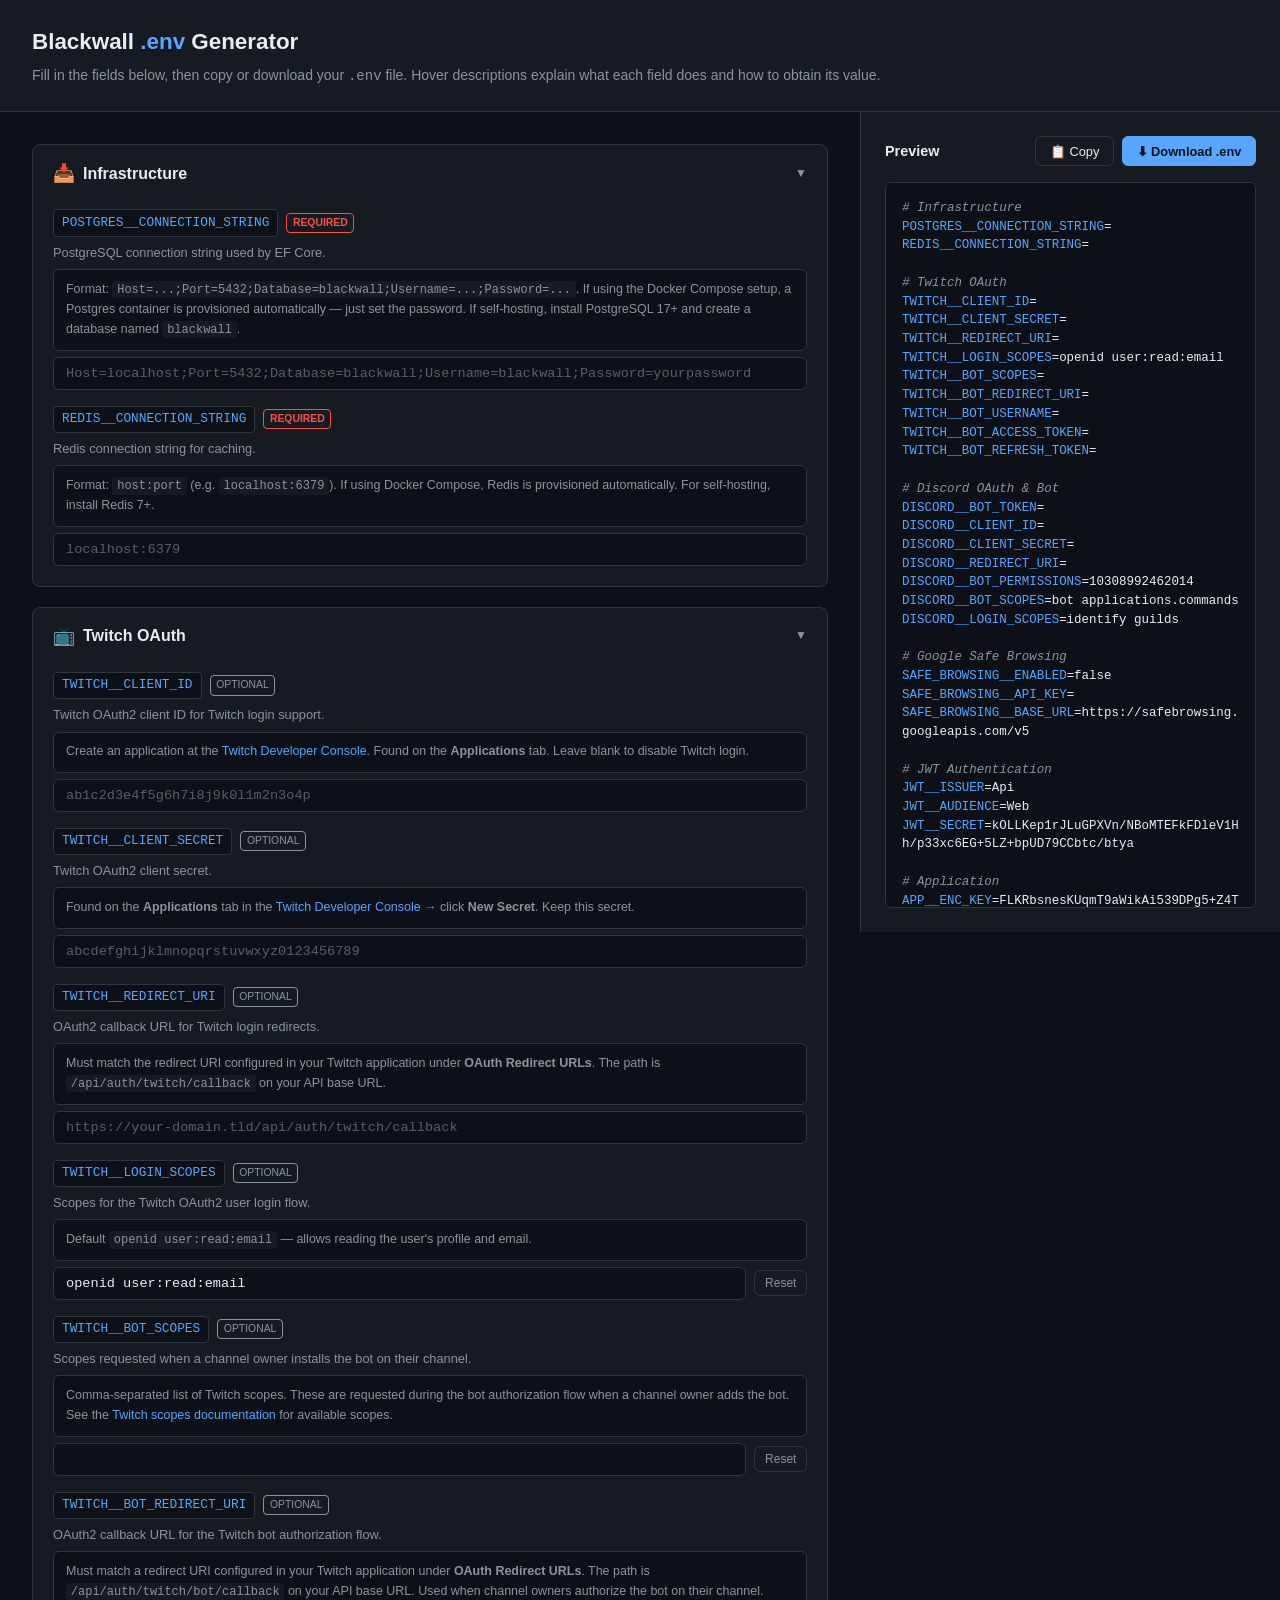
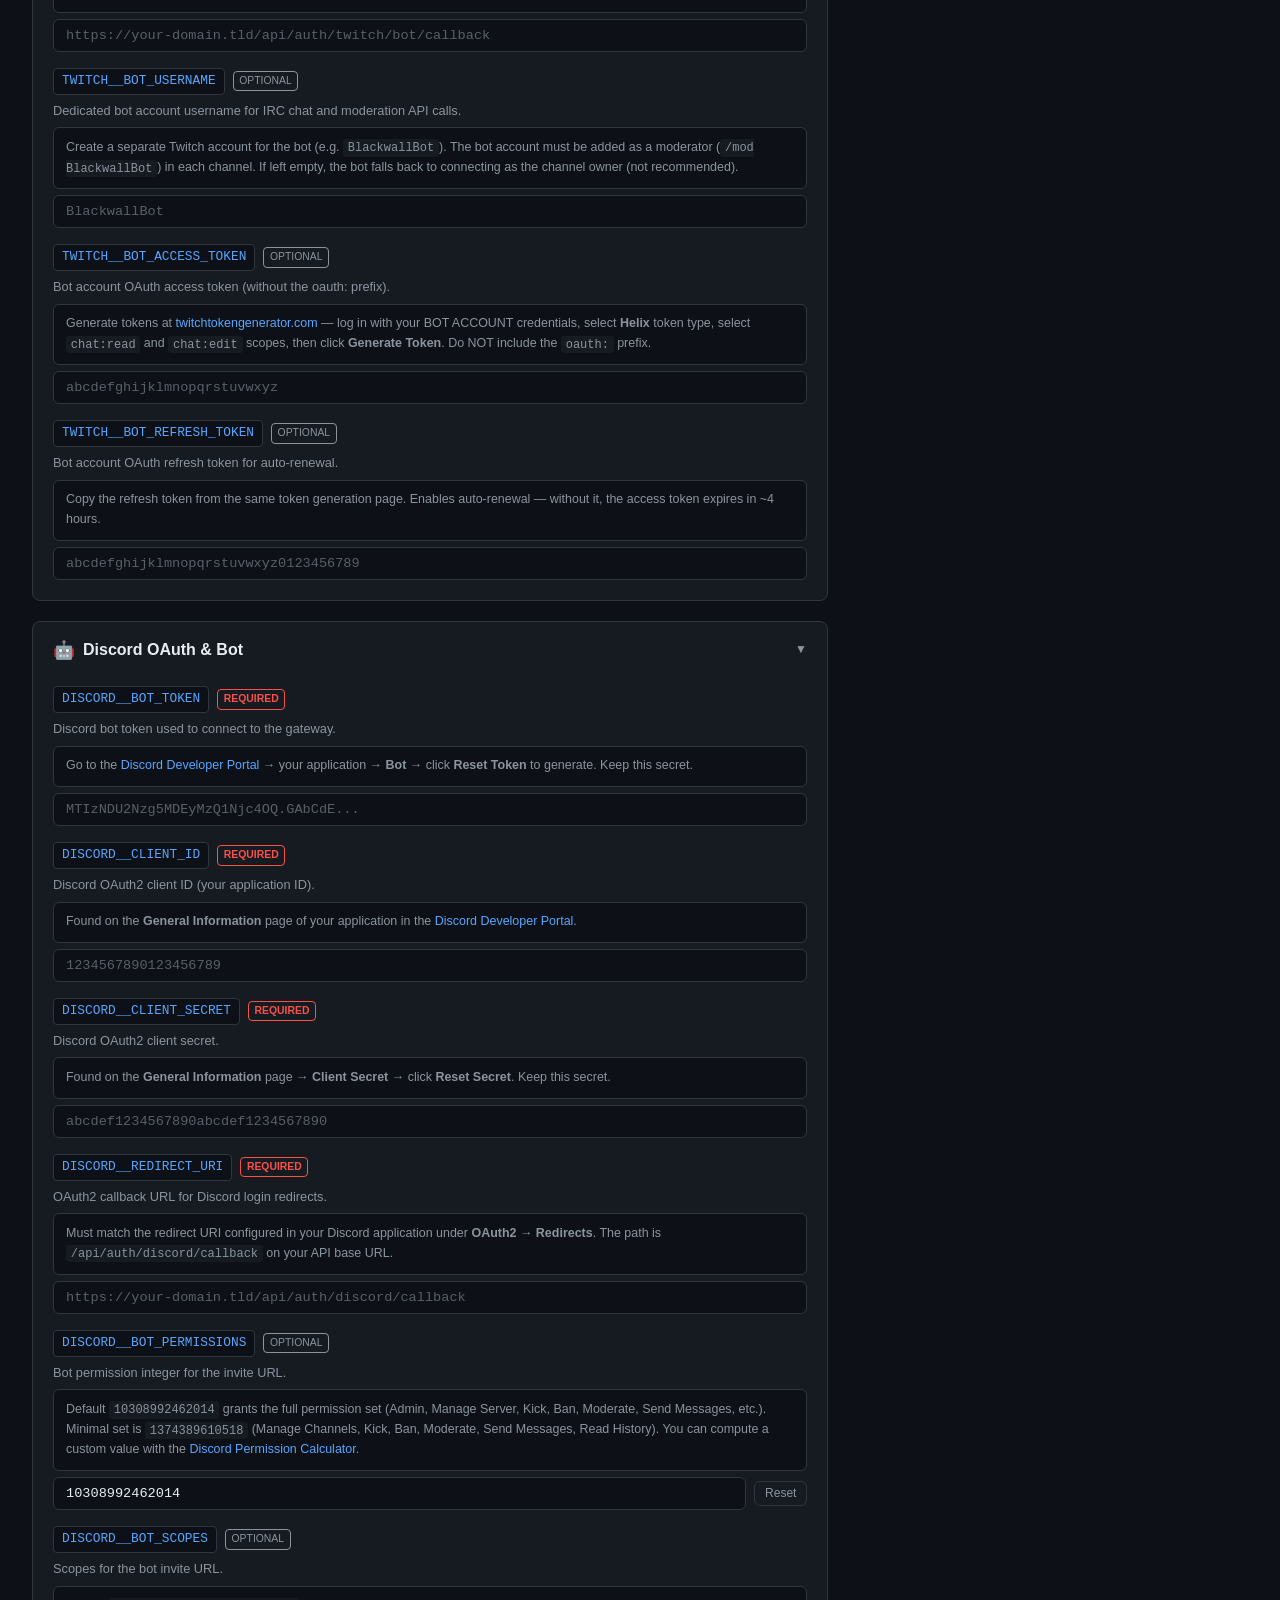
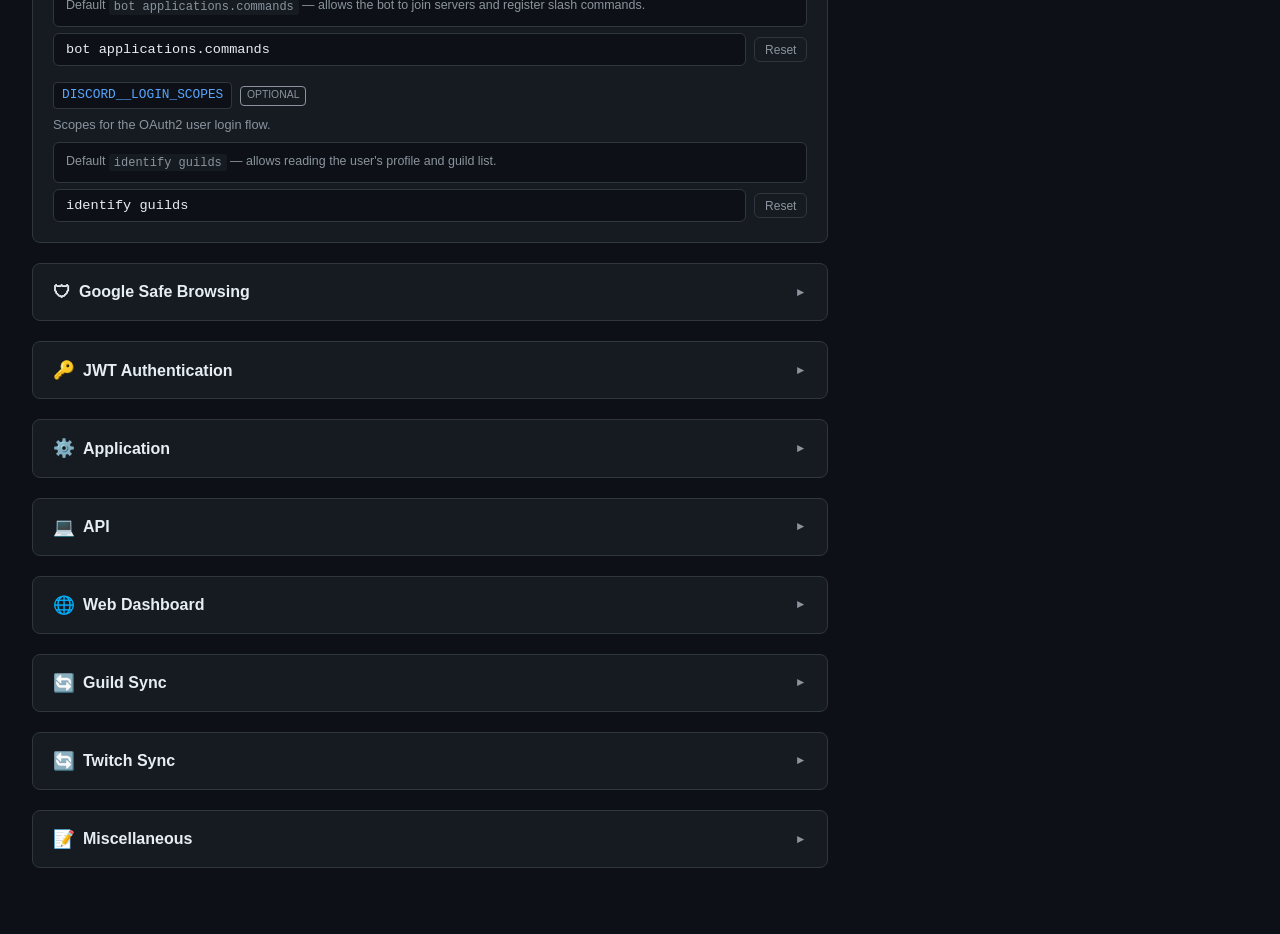
==== commit 98a82eab: "Updates docs" ====
--- a/docs/env-generator.html
+++ b/docs/env-generator.html
@@ -389,6 +389,51 @@
         default: "openid user:read:email",
         desc: "Scopes for the Twitch OAuth2 user login flow.",
         help: "Default <code>openid user:read:email</code> &mdash; allows reading the user's profile and email."
+      },
+      {
+        key: "TWITCH__BOT_SCOPES",
+        label: "TWITCH__BOT_SCOPES",
+        required: false,
+        type: "text",
+        default: "",
+        desc: "Scopes requested when a channel owner installs the bot on their channel.",
+        help: "Comma-separated list of Twitch scopes. These are requested during the bot authorization flow when a channel owner adds the bot. See the <a href='https://dev.twitch.tv/docs/authentication/scopes/' target='_blank'>Twitch scopes documentation</a> for available scopes."
+      },
+      {
+        key: "TWITCH__BOT_REDIRECT_URI",
+        label: "TWITCH__BOT_REDIRECT_URI",
+        required: false,
+        type: "text",
+        placeholder: "https://your-domain.tld/api/auth/twitch/bot/callback",
+        desc: "OAuth2 callback URL for the Twitch bot authorization flow.",
+        help: "Must match a redirect URI configured in your Twitch application under <strong>OAuth Redirect URLs</strong>. The path is <code>/api/auth/twitch/bot/callback</code> on your API base URL. Used when channel owners authorize the bot on their channel."
+      },
+      {
+        key: "TWITCH__BOT_USERNAME",
+        label: "TWITCH__BOT_USERNAME",
+        required: false,
+        type: "text",
+        placeholder: "BlackwallBot",
+        desc: "Dedicated bot account username for IRC chat and moderation API calls.",
+        help: "Create a separate Twitch account for the bot (e.g. <code>BlackwallBot</code>). The bot account must be added as a moderator (<code>/mod BlackwallBot</code>) in each channel. If left empty, the bot falls back to connecting as the channel owner (not recommended)."
+      },
+      {
+        key: "TWITCH__BOT_ACCESS_TOKEN",
+        label: "TWITCH__BOT_ACCESS_TOKEN",
+        required: false,
+        type: "password",
+        placeholder: "abcdefghijklmnopqrstuvwxyz",
+        desc: "Bot account OAuth access token (without the oauth: prefix).",
+        help: "Generate tokens at <a href='https://twitchtokengenerator.com/' target='_blank'>twitchtokengenerator.com</a> &mdash; log in with your BOT ACCOUNT credentials, select <strong>Helix</strong> token type, select <code>chat:read</code> and <code>chat:edit</code> scopes, then click <strong>Generate Token</strong>. Do NOT include the <code>oauth:</code> prefix."
+      },
+      {
+        key: "TWITCH__BOT_REFRESH_TOKEN",
+        label: "TWITCH__BOT_REFRESH_TOKEN",
+        required: false,
+        type: "password",
+        placeholder: "abcdefghijklmnopqrstuvwxyz0123456789",
+        desc: "Bot account OAuth refresh token for auto-renewal.",
+        help: "Copy the refresh token from the same token generation page. Enables auto-renewal &mdash; without it, the access token expires in ~4 hours."
       }
     ]
   },
@@ -575,15 +620,6 @@
         placeholder: "123456789012345678",
         desc: "Discord user ID of the instance owner.",
         help: "The owner is always allowed to register. To find your Discord user ID, enable Developer Mode in Discord settings, right-click your profile, and select <strong>Copy User ID</strong>."
-      },
-      {
-        key: "APP__AI_SENTINEL_ENABLED",
-        label: "APP__AI_SENTINEL_ENABLED",
-        required: false,
-        type: "bool",
-        default: true,
-        desc: "Globally enable or disable the AI Sentinel module.",
-        help: "When <code>false</code>, the AI Sentinel tab is hidden in the dashboard and all AI endpoints return a disabled response. Default is <code>true</code>."
       }
     ]
   },
@@ -674,6 +710,30 @@
         default: "15",
         desc: "Sync interval in minutes.",
         help: "Default <code>15</code>. Lower values mean more frequent Discord API calls."
+      }
+    ]
+  },
+  {
+    title: "Twitch Sync",
+    icon: "&#128260;",
+    fields: [
+      {
+        key: "TWITCH_SYNC__ENABLED",
+        label: "TWITCH_SYNC__ENABLED",
+        required: false,
+        type: "bool",
+        default: true,
+        desc: "Enable the Twitch ban sync background service.",
+        help: "When enabled, the bot periodically synchronises shared ban lists across Blackwall-managed Twitch channels."
+      },
+      {
+        key: "TWITCH_SYNC__INTERVAL_MINUTES",
+        label: "TWITCH_SYNC__INTERVAL_MINUTES",
+        required: false,
+        type: "number",
+        default: "15",
+        desc: "Sync interval in minutes.",
+        help: "Default <code>15</code>. Lower values mean more frequent Twitch API calls."
       }
     ]
   },
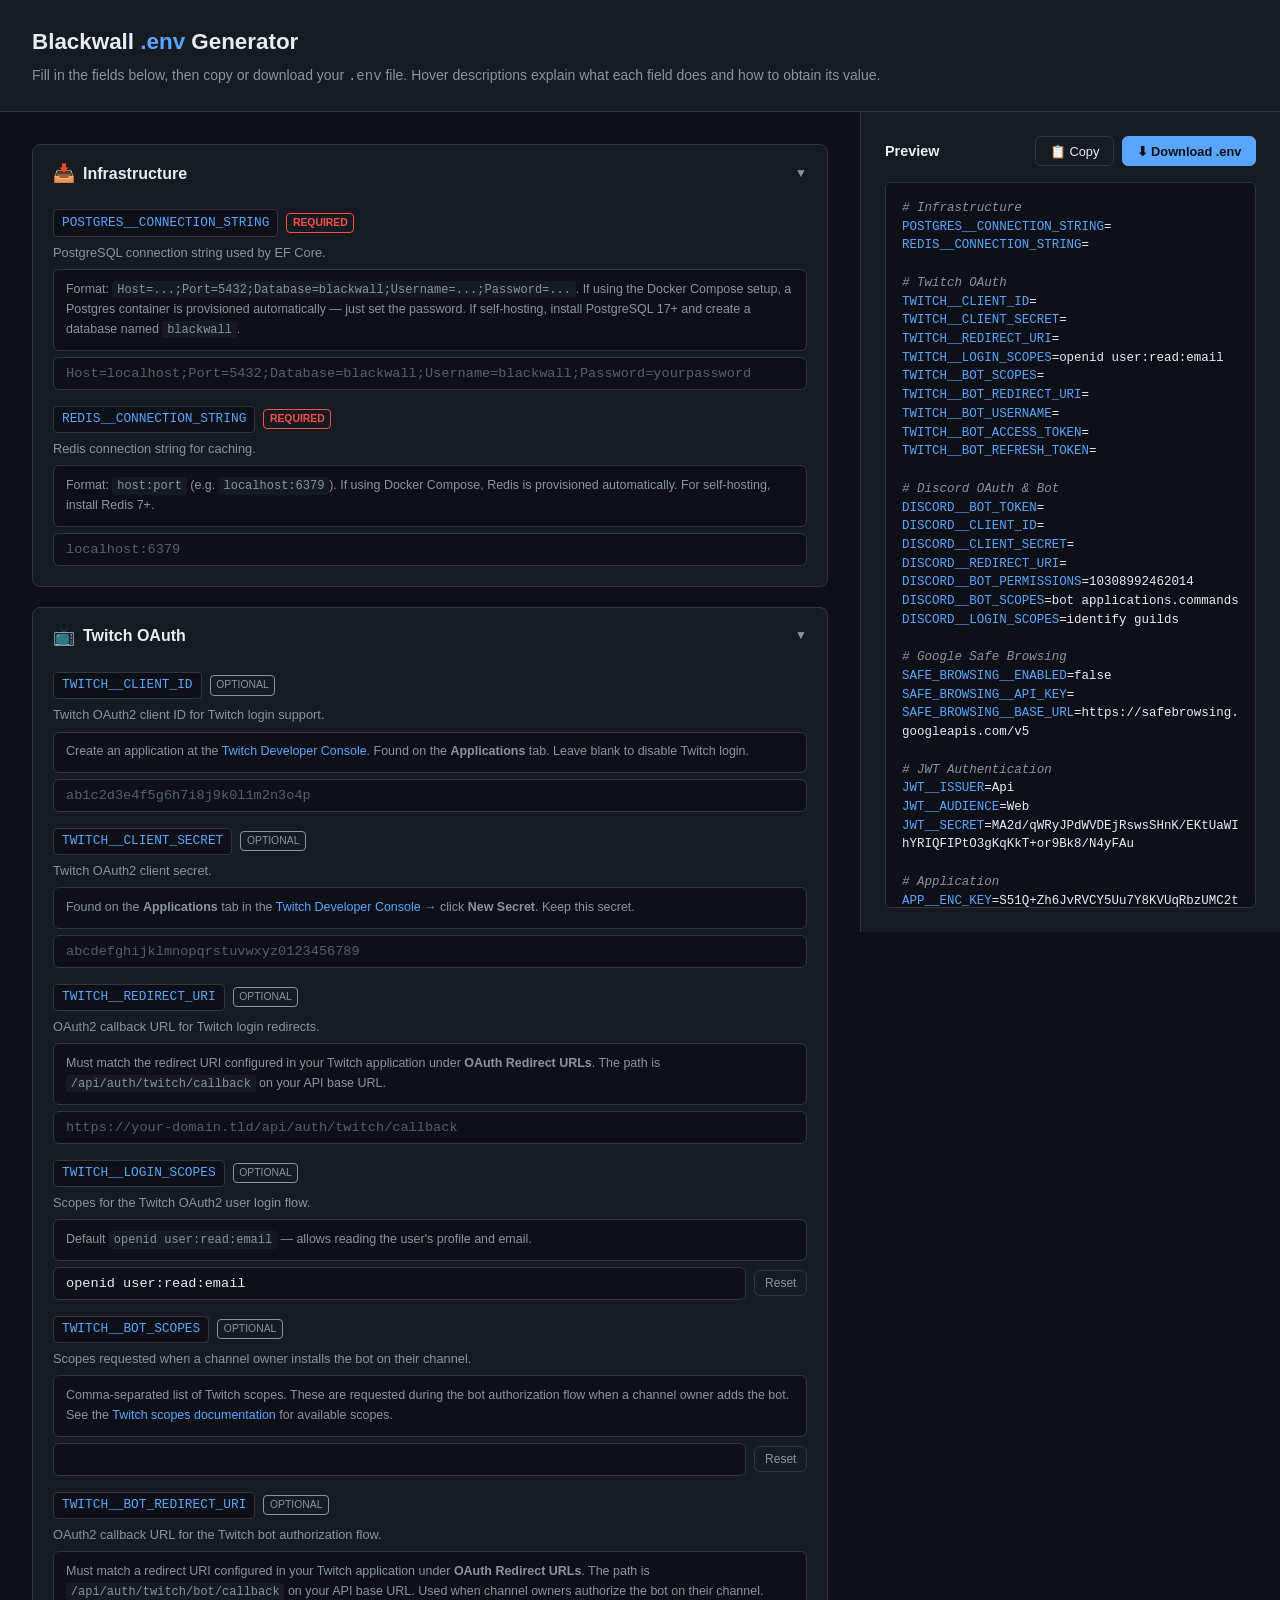
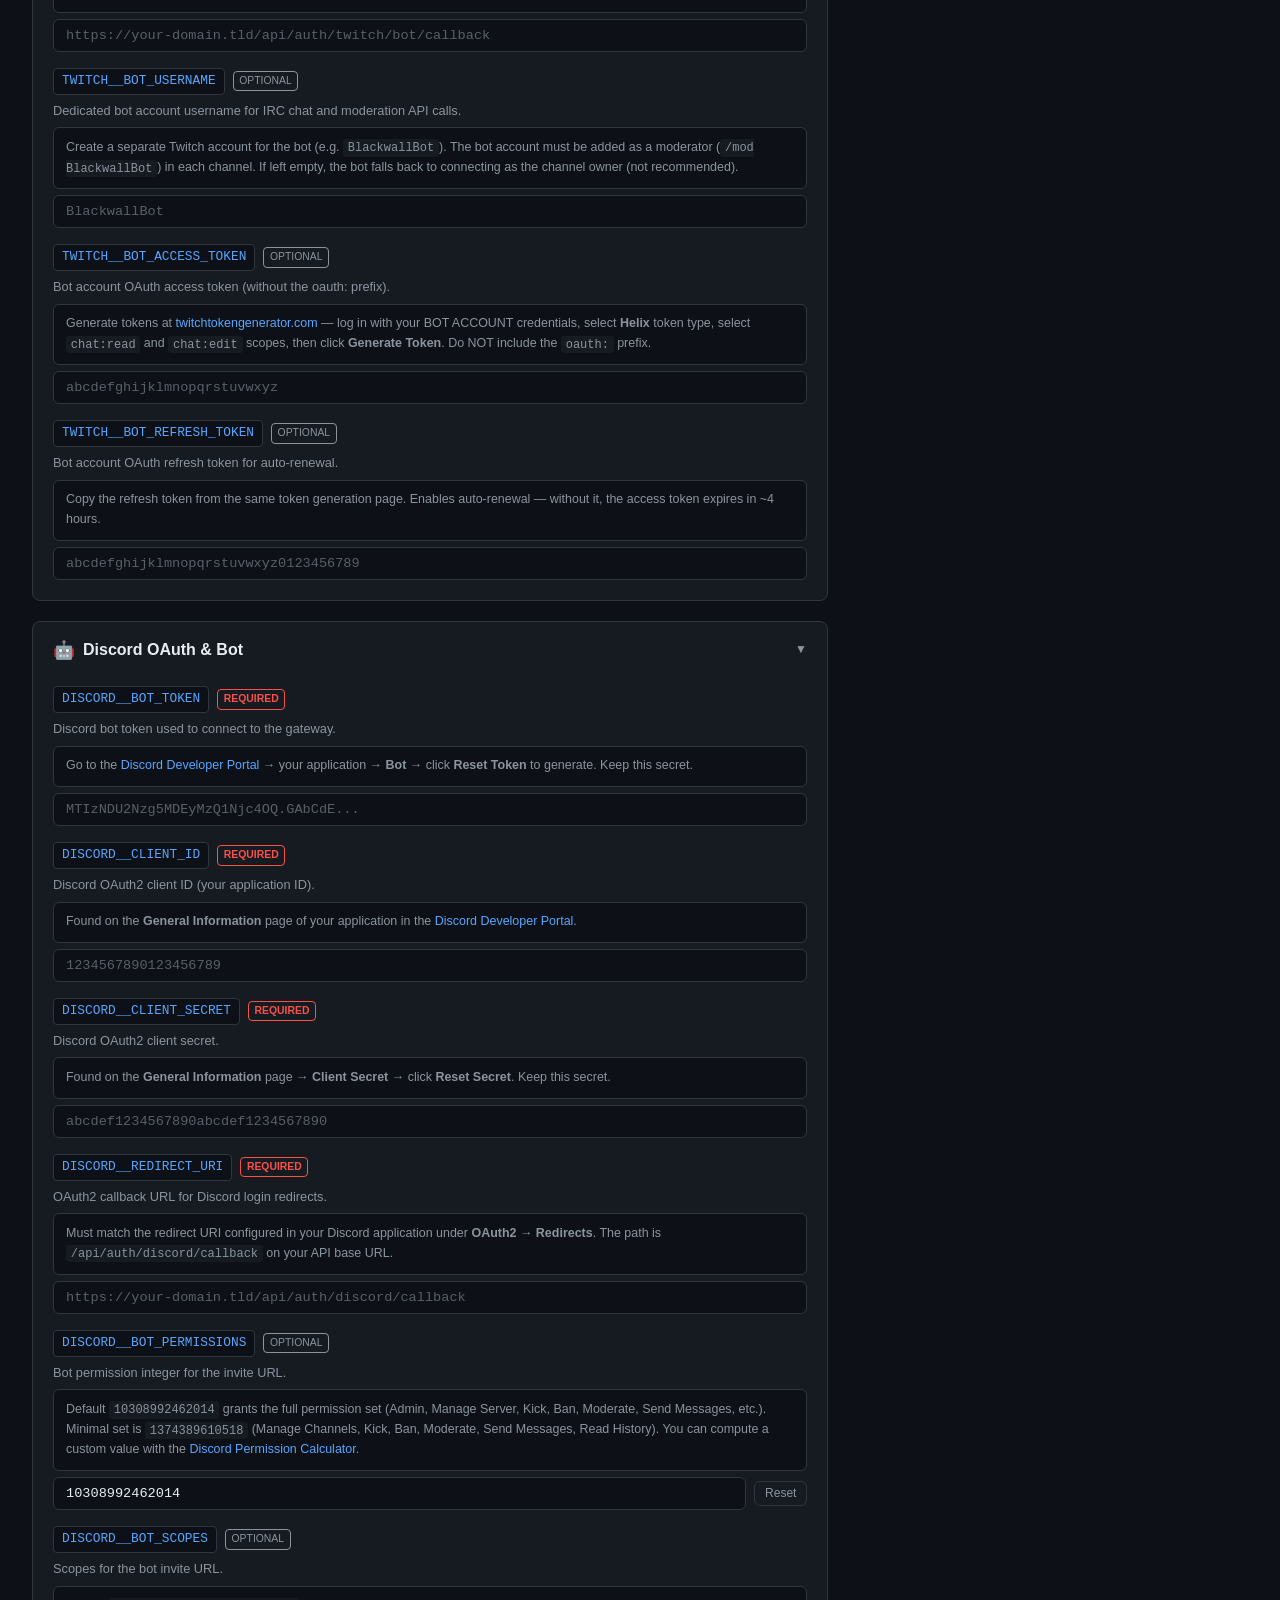
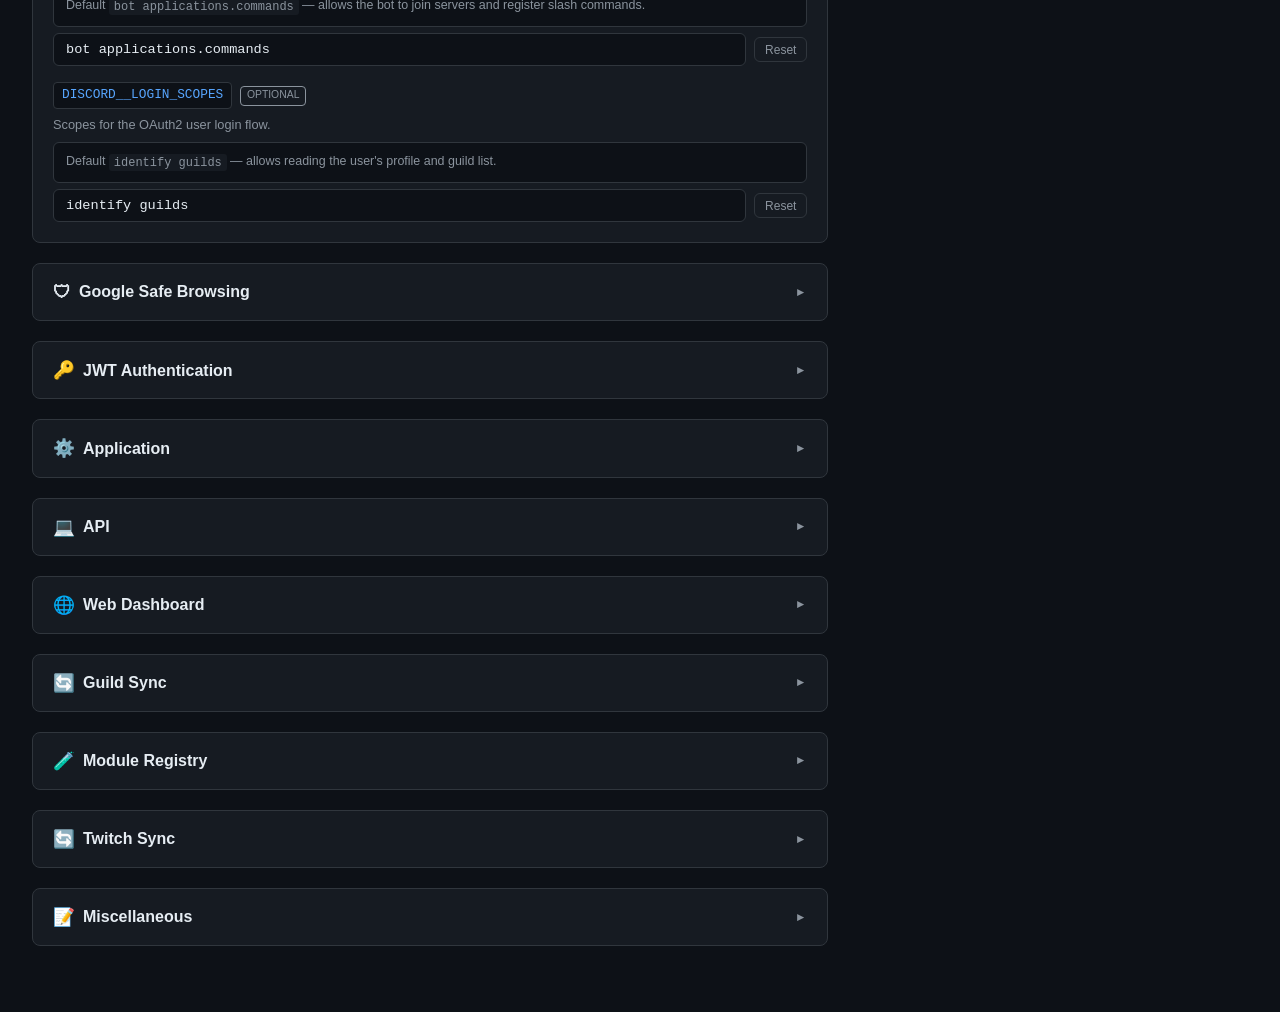
==== commit 3f203635: "Updates the docs for #65" ====
--- a/docs/env-generator.html
+++ b/docs/env-generator.html
@@ -710,6 +710,48 @@
         default: "15",
         desc: "Sync interval in minutes.",
         help: "Default <code>15</code>. Lower values mean more frequent Discord API calls."
+      }
+    ]
+  },
+  {
+    title: "Module Registry",
+    icon: "&#129514;",
+    fields: [
+      {
+        key: "MODULES__REGISTRY_URL",
+        label: "MODULES__REGISTRY_URL",
+        required: false,
+        type: "text",
+        default: "https://raw.githubusercontent.com/PedroCavaleiro/Blackwall.Modules/main/index.json",
+        desc: "URL of the curated module catalog index JSON.",
+        help: "Points to the JSON index file listing available third-party modules. Only change if you're hosting a custom registry."
+      },
+      {
+        key: "MODULES__REGISTRY_CACHE_MINUTES",
+        label: "MODULES__REGISTRY_CACHE_MINUTES",
+        required: false,
+        type: "number",
+        default: "15",
+        desc: "Cache duration for the registry index in minutes.",
+        help: "Default <code>15</code>. Lower values mean more frequent fetches of the registry URL."
+      },
+      {
+        key: "MODULES__ALLOW_THIRD_PARTY",
+        label: "MODULES__ALLOW_THIRD_PARTY",
+        required: false,
+        type: "bool",
+        default: true,
+        desc: "Master switch for third-party module installation.",
+        help: "When <code>false</code>, all module installation is disabled &mdash; both catalog and Git URL. The web dashboard shows a &ldquo;disabled by administrator&rdquo; message. When <code>true</code>, module installation is allowed (subject to <code>MODULES__CATALOG_ONLY</code>)."
+      },
+      {
+        key: "MODULES__CATALOG_ONLY",
+        label: "MODULES__CATALOG_ONLY",
+        required: false,
+        type: "bool",
+        default: true,
+        desc: "Restrict installations to the curated catalog only.",
+        help: "When <code>MODULES__ALLOW_THIRD_PARTY</code> is <code>true</code>, setting this to <code>true</code> hides the manual Git URL input and rejects Git URLs not present in the registry. Has no effect when <code>ALLOW_THIRD_PARTY</code> is <code>false</code>."
       }
     ]
   },
